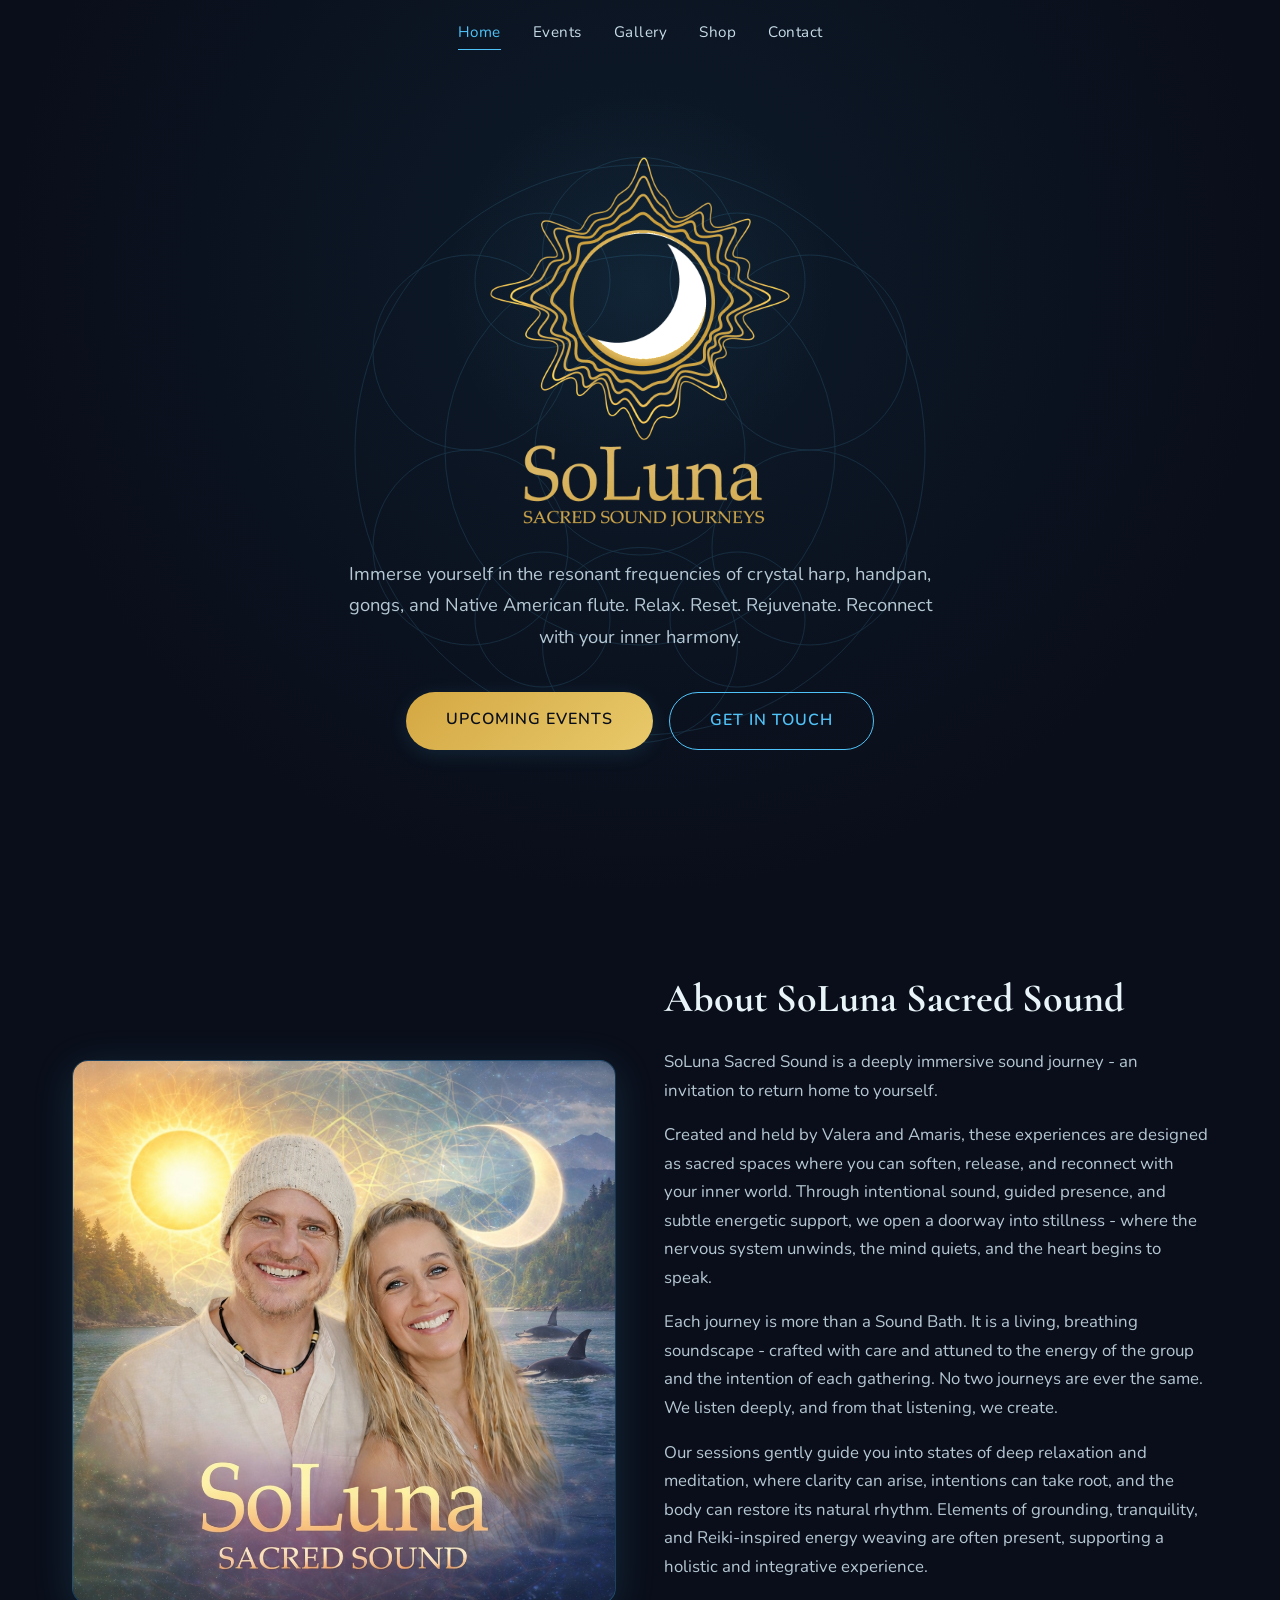
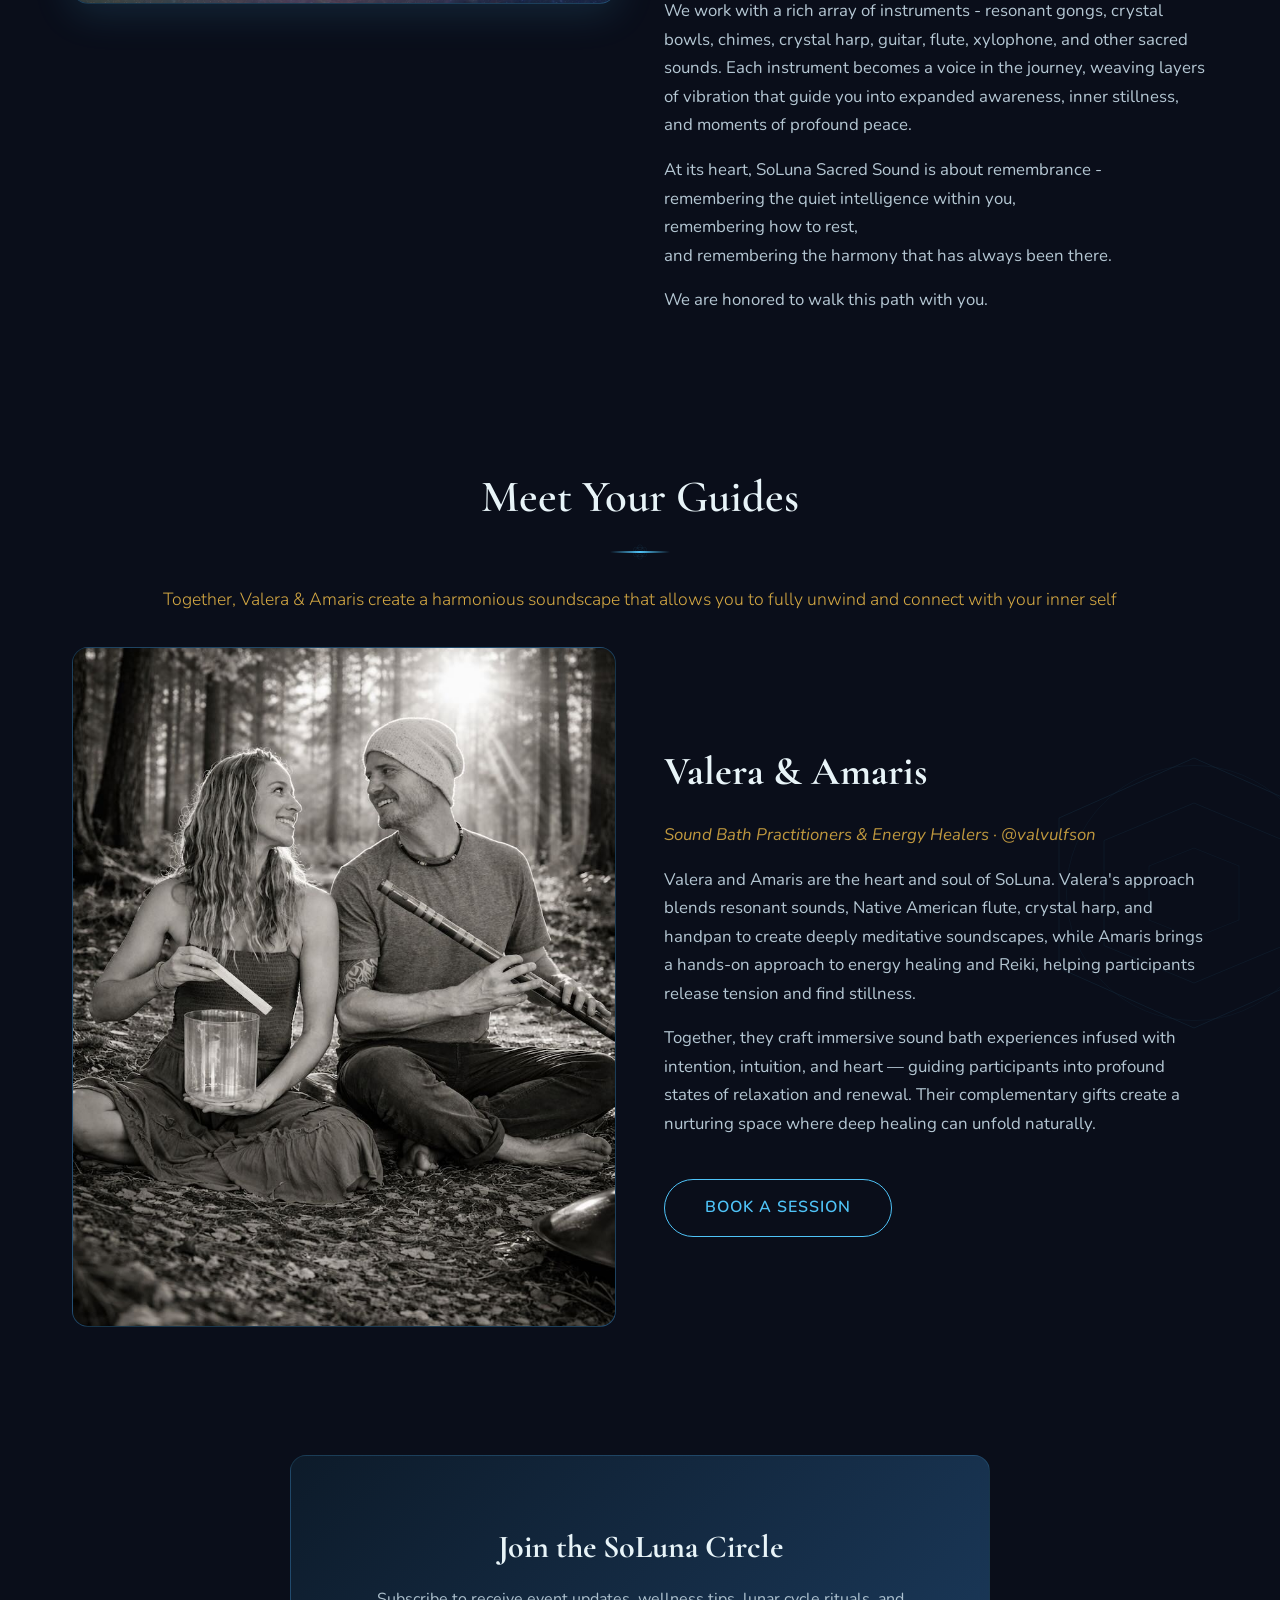
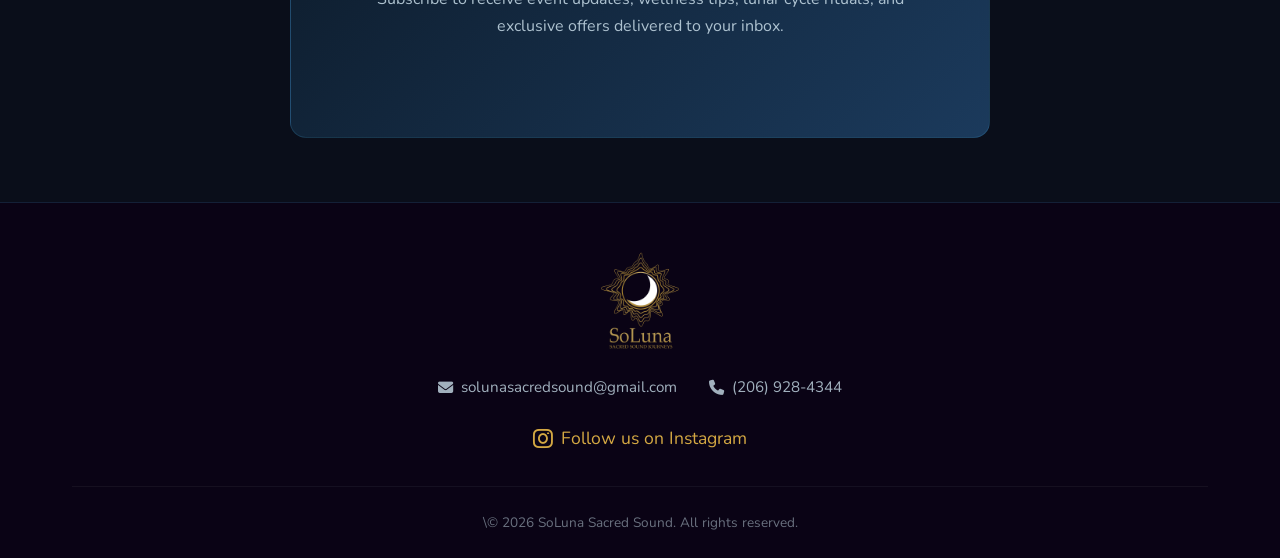
==== index.html @ e75c46c6 "Integrate Sender.net subscribe forms and trim events to one example - Add Sender.net JS snippet to a" ====
<!DOCTYPE html>
<html lang="en">
<head>
  <meta charset="UTF-8">
  <meta name="viewport" content="width=device-width, initial-scale=1.0">
  <title>SoLuna Sacred Sound</title>
  <meta name="description" content="SoLuna Sacred Sound — Immersive sound healing experiences for deep relaxation, stress relief, and inner harmony. Group sessions, private sessions, and events.">
  <link rel="stylesheet" href="css/styles.css">
  <link rel="stylesheet" href="https://cdnjs.cloudflare.com/ajax/libs/font-awesome/6.5.1/css/all.min.css">
  <link rel="icon" href="data:image/svg+xml,<svg xmlns='http://www.w3.org/2000/svg' viewBox='0 0 100 100'><text y='.9em' font-size='90'>🌙</text></svg>">
  <script>
    (function (s, e, n, d, er) {
      s['Sender'] = er;
      s[er] = s[er] || function () {
        (s[er].q = s[er].q || []).push(arguments)
      }, s[er].l = 1 * new Date();
      s[er].on = function(event, callback) {
        s[er].listeners = s[er].listeners || {};
        (s[er].listeners[event] = s[er].listeners[event] || []).push(callback);
      };
      var a = e.createElement(n),
          m = e.getElementsByTagName(n)[0];
      a.async = 1;
      a.src = d;
      m.parentNode.insertBefore(a, m)
    })(window, document, 'script', 'https://cdn.sender.net/accounts_resources/universal.js', 'sender');
    sender('fd69ce03919505')
  </script>
</head>
<body>

  <div class="starfield"></div>
  <div class="sacred-geometry"></div>

  <!-- Navigation -->
  <nav class="navbar">
    <div class="nav-container">
      
      <div class="nav-toggle">
        <span></span><span></span><span></span>
      </div>
      <div class="nav-links">
        <a href="index.html" class="active">Home</a>
        <a href="events.html">Events</a>
        <a href="gallery.html">Gallery</a>
        <a href="shop.html">Shop</a>
        <a href="contact.html">Contact</a>
      </div>
    </div>
  </nav>

  <!-- Hero Section -->
  <section class="hero">
    <div class="hero-content">
      <img src="images/soluna-logo.png" alt="SoLuna Sacred Sound" class="hero-moon" style="height: 384px; width: auto; filter: brightness(1.2);">
      <p>Immerse yourself in the resonant frequencies of crystal harp, handpan, gongs, and Native American flute. Relax. Reset. Rejuvenate. Reconnect with your inner harmony.</p>
      <div class="btn-group">
        <a href="events.html" class="btn btn-primary">Upcoming Events</a>
        <a href="contact.html" class="btn btn-outline">Get in Touch</a>
      </div>
    </div>
  </section>

  <!-- About SoLuna -->
  <section class="section">
    <div class="container">
      <div class="about-grid about-grid--poster">
        <div class="about-image about-image--poster"><img src="images/soluna-poster.png" alt="Valera and Amaris - SoLuna Sacred Sound" style="width:100%; height:100%; object-fit:cover;"></div>
        <div class="about-text">
          <h2>About SoLuna Sacred Sound</h2>
          <p>SoLuna Sacred Sound is a deeply immersive sound journey - an invitation to return home to yourself.</p>
          <p>Created and held by Valera and Amaris, these experiences are designed as sacred spaces where you can soften, release, and reconnect with your inner world. Through intentional sound, guided presence, and subtle energetic support, we open a doorway into stillness - where the nervous system unwinds, the mind quiets, and the heart begins to speak.</p>
          <p>Each journey is more than a Sound Bath. It is a living, breathing soundscape - crafted with care and attuned to the energy of the group and the intention of each gathering. No two journeys are ever the same. We listen deeply, and from that listening, we create.</p>
          <p>Our sessions gently guide you into states of deep relaxation and meditation, where clarity can arise, intentions can take root, and the body can restore its natural rhythm. Elements of grounding, tranquility, and Reiki-inspired energy weaving are often present, supporting a holistic and integrative experience.</p>
          <p>We work with a rich array of instruments - resonant gongs, crystal bowls, chimes, crystal harp, guitar, flute, xylophone, and other sacred sounds. Each instrument becomes a voice in the journey, weaving layers of vibration that guide you into expanded awareness, inner stillness, and moments of profound peace.</p>
          <p>At its heart, SoLuna Sacred Sound is about remembrance -<br>
          remembering the quiet intelligence within you,<br>
          remembering how to rest,<br>
          and remembering the harmony that has always been there.</p>
          <p>We are honored to walk this path with you.</p>
        </div>
      </div>
    </div>
  </section>

  <!-- Meet Your Guides -->
  <section class="section">
    <div class="container">
      <h2 class="section-title">Meet Your Guides</h2>
      <div class="gold-line"></div>
      <p class="section-subtitle">Together, Valera &amp; Amaris create a harmonious soundscape that allows you to fully unwind and connect with your inner self</p>

      <div class="about-grid">
        <div class="about-image" style="font-size: inherit;"><img src="images/valera-amaris.jpg" alt="Valera and Amaris — SoLuna Sacred Sound" style="width:100%; height:100%; object-fit:cover;"></div>
        <div class="about-text">
          <h2>Valera &amp; Amaris</h2>
          <p style="color: var(--gold); font-style: italic; margin-bottom: 1rem;">Sound Bath Practitioners &amp; Energy Healers · <a href="https://instagram.com/valvulfson" target="_blank" rel="noopener">@valvulfson</a></p>
          <p>Valera and Amaris are the heart and soul of SoLuna. Valera's approach blends resonant sounds, Native American flute, crystal harp, and handpan to create deeply meditative soundscapes, while Amaris brings a hands-on approach to energy healing and Reiki, helping participants release tension and find stillness.</p>
          <p>Together, they craft immersive sound bath experiences infused with intention, intuition, and heart — guiding participants into profound states of relaxation and renewal. Their complementary gifts create a nurturing space where deep healing can unfold naturally.</p>
          <a href="contact.html" class="btn btn-outline" style="margin-top:1.5rem;">Book a Session</a>
        </div>
      </div>
    </div>
  </section>

  <!-- Newsletter Section -->
  <section class="section">
    <div class="container">
      <div class="newsletter">
        <h2>Join the SoLuna Circle</h2>
        <p>Subscribe to receive event updates, wellness tips, lunar cycle rituals, and exclusive offers delivered to your inbox.</p>
        <div style="text-align: left" class="sender-form-field" data-sender-form-id="bo21KY"></div>
      </div>
    </div>
  </section>

  <!-- Footer -->
  <footer class="footer">
    <div class="container">
      <div class="footer-simple">
        <a href="index.html" class="footer-logo"><img src="images/soluna-logo.png" alt="SoLuna Sacred Sound" style="height: 100px; width: auto;"></a>
        <div class="footer-contact">
          <a href="mailto:solunasacredsound@gmail.com"><i class="fas fa-envelope"></i> solunasacredsound@gmail.com</a>
          <a href="tel:+12069284344"><i class="fas fa-phone"></i> (206) 928-4344</a>
        </div>
        <div class="footer-social">
          <a href="https://instagram.com/soluna_sacred_sound" target="_blank" rel="noopener" aria-label="Instagram"><i class="fab fa-instagram"></i> Follow us on Instagram</a>
        </div>
      </div>
      <div class="footer-bottom">
        <p>\&copy; 2026 SoLuna Sacred Sound. All rights reserved.</p>
      </div>
    </div>
  </footer>

  <script src="js/main.js"></script>
</body>
</html>
---- css/styles.css ----
/* ============================================
   SoLuna Sacred Sound — Celestial Theme
   ============================================ */

/* --- Google Fonts Import --- */
@import url('https://fonts.googleapis.com/css2?family=Cormorant+Garamond:ital,wght@0,400;0,600;0,700;1,400&family=Nunito:wght@300;400;600;700&display=swap');

/* --- CSS Variables --- */
:root {
  --deep-indigo: #0a0e1a;
  --rich-purple: #0d1b2a;
  --mystic-violet: #1b3a5c;
  --gold: #d4a843;
  --gold-light: #e8c96a;
  --soft-white: #e8f4f8;
  --warm-cream: #fdf6e3;
  --text-light: #c8dce8;
  --text-dark: #1a2a3d;
  --cyan-glow: #4fc3f7;
  --teal: #2d8eb4;
  --teal-deep: #1b4965;
  --glass-bg: rgba(13, 27, 42, 0.4);
  --glass-border: rgba(79, 195, 247, 0.15);
  --shadow: 0 8px 32px rgba(0, 0, 0, 0.4);
  --shadow-gold: 0 4px 20px rgba(79, 195, 247, 0.12);
  --radius: 16px;
  --radius-sm: 8px;
  --transition: 0.3s ease;
  --font-heading: 'Cormorant Garamond', Georgia, serif;
  --font-body: 'Nunito', 'Segoe UI', sans-serif;
}

/* --- Reset & Base --- */
*, *::before, *::after {
  margin: 0;
  padding: 0;
  box-sizing: border-box;
}

html {
  scroll-behavior: smooth;
  font-size: 16px;
}

body {
  font-family: var(--font-body);
  color: var(--text-light);
  background: var(--deep-indigo);
  line-height: 1.7;
  overflow-x: hidden;
}

a {
  text-decoration: none;
  color: var(--gold);
  transition: color var(--transition);
}

a:hover {
  color: var(--gold-light);
}

img {
  max-width: 100%;
  height: auto;
  display: block;
}

ul {
  list-style: none;
}

/* --- Utility Classes --- */
.container {
  max-width: 1200px;
  margin: 0 auto;
  padding: 0 2rem;
}

.section {
  padding: 4rem 0;
  position: relative;
  overflow: hidden;
}

.section-title {
  font-family: var(--font-heading);
  font-size: 2.8rem;
  font-weight: 600;
  text-align: center;
  margin-bottom: 1rem;
  color: var(--soft-white);
}

.section-subtitle {
  text-align: center;
  color: var(--gold);
  font-size: 1.1rem;
  margin-bottom: 2rem;
  font-weight: 300;
}

.gold-line {
  width: 60px;
  height: 2px;
  background: linear-gradient(90deg, transparent, var(--cyan-glow), transparent);
  margin: 1rem auto 2rem;
  position: relative;
}

/* Tiny sacred geometry dot at center of divider lines */
.gold-line::before {
  content: '';
  position: absolute;
  top: 50%;
  left: 50%;
  transform: translate(-50%, -50%);
  width: 24px;
  height: 24px;
  opacity: 0.25;
  background-image: url("data:image/svg+xml,%3Csvg xmlns='http://www.w3.org/2000/svg' viewBox='0 0 40 40'%3E%3Ccircle cx='20' cy='20' r='8' fill='none' stroke='%234fc3f7' stroke-width='0.5'/%3E%3Ccircle cx='20' cy='12' r='4' fill='none' stroke='%234fc3f7' stroke-width='0.4'/%3E%3Ccircle cx='20' cy='28' r='4' fill='none' stroke='%234fc3f7' stroke-width='0.4'/%3E%3Ccircle cx='13' cy='16' r='4' fill='none' stroke='%234fc3f7' stroke-width='0.4'/%3E%3Ccircle cx='27' cy='16' r='4' fill='none' stroke='%234fc3f7' stroke-width='0.4'/%3E%3Ccircle cx='13' cy='24' r='4' fill='none' stroke='%234fc3f7' stroke-width='0.4'/%3E%3Ccircle cx='27' cy='24' r='4' fill='none' stroke='%234fc3f7' stroke-width='0.4'/%3E%3C/svg%3E");
  background-size: contain;
  background-repeat: no-repeat;
}

/* Alternating sections get a faint geometry watermark */
.section:nth-child(even)::before {
  content: '';
  position: absolute;
  top: 50%;
  right: -5%;
  transform: translateY(-50%);
  width: 300px;
  height: 300px;
  pointer-events: none;
  opacity: 0.1;
  background-image: url("data:image/svg+xml,%3Csvg xmlns='http://www.w3.org/2000/svg' viewBox='0 0 200 200'%3E%3Cpolygon points='100,10 190,50 190,150 100,190 10,150 10,50' fill='none' stroke='%234fc3f7' stroke-width='0.5'/%3E%3Cpolygon points='100,40 160,65 160,135 100,160 40,135 40,65' fill='none' stroke='%234fc3f7' stroke-width='0.4'/%3E%3Cpolygon points='100,70 130,82 130,118 100,130 70,118 70,82' fill='none' stroke='%234fc3f7' stroke-width='0.3'/%3E%3Ccircle cx='100' cy='100' r='85' fill='none' stroke='%234fc3f7' stroke-width='0.3'/%3E%3C/svg%3E");
  background-size: contain;
  background-repeat: no-repeat;
}

/* --- Starfield & Sacred Geometry Background --- */
.starfield {
  position: fixed;
  top: 0;
  left: 0;
  width: 100%;
  height: 100%;
  pointer-events: none;
  z-index: 0;
  background:
    radial-gradient(1px 1px at 10% 20%, rgba(79,195,247,0.3), transparent),
    radial-gradient(1px 1px at 30% 60%, rgba(79,195,247,0.2), transparent),
    radial-gradient(1.5px 1.5px at 50% 10%, rgba(79,195,247,0.4), transparent),
    radial-gradient(1px 1px at 70% 40%, rgba(79,195,247,0.2), transparent),
    radial-gradient(1px 1px at 90% 80%, rgba(79,195,247,0.3), transparent),
    radial-gradient(1.5px 1.5px at 15% 85%, rgba(212,168,67,0.2), transparent),
    radial-gradient(1px 1px at 55% 75%, rgba(79,195,247,0.3), transparent),
    radial-gradient(1px 1px at 80% 15%, rgba(212,168,67,0.15), transparent),
    radial-gradient(1.5px 1.5px at 45% 45%, rgba(79,195,247,0.15), transparent),
    radial-gradient(1px 1px at 25% 35%, rgba(79,195,247,0.2), transparent);
}

/* Sacred Geometry SVG overlay — Flower of Life pattern (subtle tiled) */
.sacred-geometry {
  position: fixed;
  top: 0;
  left: 0;
  width: 100%;
  height: 100%;
  pointer-events: none;
  z-index: 0;
  opacity: 0.2;
  background-image: url("data:image/svg+xml,%3Csvg xmlns='http://www.w3.org/2000/svg' width='200' height='174'%3E%3Cdefs%3E%3Cstyle%3Ecircle%7Bfill:none;stroke:%234fc3f7;stroke-width:0.5%7D%3C/style%3E%3C/defs%3E%3Ccircle cx='50' cy='87' r='43'/%3E%3Ccircle cx='100' cy='87' r='43'/%3E%3Ccircle cx='150' cy='87' r='43'/%3E%3Ccircle cx='75' cy='43.7' r='43'/%3E%3Ccircle cx='125' cy='43.7' r='43'/%3E%3Ccircle cx='75' cy='130.3' r='43'/%3E%3Ccircle cx='125' cy='130.3' r='43'/%3E%3C/svg%3E");
  background-size: 220px 191px;
}

/* Floating sacred geometry accents — positioned subtly around the viewport */
.sacred-geometry::before {
  content: '';
  position: fixed;
  top: 15%;
  right: -80px;
  width: 400px;
  height: 400px;
  pointer-events: none;
  opacity: 0.15;
  /* Vesica Piscis — two overlapping circles with connecting arcs */
  background-image: url("data:image/svg+xml,%3Csvg xmlns='http://www.w3.org/2000/svg' viewBox='0 0 400 400'%3E%3Cdefs%3E%3Cstyle%3Ecircle,ellipse,line%7Bfill:none;stroke:%234fc3f7;stroke-width:0.5%7D%3C/style%3E%3C/defs%3E%3Ccircle cx='155' cy='200' r='120'/%3E%3Ccircle cx='245' cy='200' r='120'/%3E%3Ccircle cx='200' cy='200' r='170'/%3E%3Cellipse cx='200' cy='200' rx='45' ry='104'/%3E%3Cline x1='200' y1='80' x2='200' y2='320' stroke-dasharray='4,4'/%3E%3Ccircle cx='200' cy='200' r='30'/%3E%3Ccircle cx='200' cy='200' r='60'/%3E%3C/svg%3E");
  background-size: contain;
  background-repeat: no-repeat;
  animation: floatGeometry1 80s ease-in-out infinite;
}

.sacred-geometry::after {
  content: '';
  position: fixed;
  bottom: 10%;
  left: -60px;
  width: 350px;
  height: 350px;
  pointer-events: none;
  opacity: 0.12;
  /* Seed of Life — seven overlapping circles */
  background-image: url("data:image/svg+xml,%3Csvg xmlns='http://www.w3.org/2000/svg' viewBox='0 0 300 300'%3E%3Cdefs%3E%3Cstyle%3Ecircle%7Bfill:none;stroke:%234fc3f7;stroke-width:0.5%7D%3C/style%3E%3C/defs%3E%3Ccircle cx='150' cy='150' r='50'/%3E%3Ccircle cx='150' cy='100' r='50'/%3E%3Ccircle cx='150' cy='200' r='50'/%3E%3Ccircle cx='193.3' cy='125' r='50'/%3E%3Ccircle cx='106.7' cy='125' r='50'/%3E%3Ccircle cx='193.3' cy='175' r='50'/%3E%3Ccircle cx='106.7' cy='175' r='50'/%3E%3Ccircle cx='150' cy='150' r='100'/%3E%3C/svg%3E");
  background-size: contain;
  background-repeat: no-repeat;
  animation: floatGeometry2 100s ease-in-out infinite;
}

@keyframes floatGeometry1 {
  0%, 100% { transform: translateY(0) rotate(0deg); }
  25% { transform: translateY(-20px) rotate(5deg); }
  50% { transform: translateY(10px) rotate(-3deg); }
  75% { transform: translateY(-10px) rotate(8deg); }
}

@keyframes floatGeometry2 {
  0%, 100% { transform: translateY(0) rotate(0deg); }
  33% { transform: translateY(15px) rotate(-6deg); }
  66% { transform: translateY(-15px) rotate(4deg); }
}

/* Sacred geometry decorative element for sections */
.sacred-divider {
  width: 120px;
  height: 120px;
  margin: 0 auto 2rem;
  opacity: 0.12;
  background-image: url("data:image/svg+xml,%3Csvg xmlns='http://www.w3.org/2000/svg' viewBox='0 0 200 200'%3E%3Cdefs%3E%3Cstyle%3Ecircle%7Bfill:none;stroke:%234fc3f7;stroke-width:0.8%7D%3C/style%3E%3C/defs%3E%3Ccircle cx='100' cy='100' r='90'/%3E%3Ccircle cx='100' cy='100' r='60'/%3E%3Ccircle cx='100' cy='100' r='30'/%3E%3Ccircle cx='100' cy='40' r='30'/%3E%3Ccircle cx='100' cy='160' r='30'/%3E%3Ccircle cx='48' cy='70' r='30'/%3E%3Ccircle cx='152' cy='70' r='30'/%3E%3Ccircle cx='48' cy='130' r='30'/%3E%3Ccircle cx='152' cy='130' r='30'/%3E%3C/svg%3E");
  background-size: contain;
  background-repeat: no-repeat;
  background-position: center;
}

/* --- Navigation --- */
.navbar {
  position: fixed;
  top: 0;
  left: 0;
  width: 100%;
  z-index: 1000;
  padding: 1rem 0;
  transition: all var(--transition);
  background: transparent;
}

.navbar.scrolled {
  background: rgba(10, 14, 26, 0.95);
  backdrop-filter: blur(20px);
  box-shadow: 0 2px 20px rgba(0, 0, 0, 0.4);
  padding: 0.5rem 0;
}

.nav-container {
  max-width: 1200px;
  margin: 0 auto;
  padding: 0 2rem;
  display: flex;
  align-items: center;
  justify-content: center;
}

.nav-logo {
  display: flex;
  align-items: center;
}

.nav-logo img {
  height: 192px;
  width: auto;
}

.footer-brand .nav-logo img {
  height: 256px;
}

.nav-links {
  display: flex;
  gap: 2rem;
  align-items: center;
}

.nav-links a {
  color: var(--text-light);
  font-size: 0.95rem;
  font-weight: 400;
  position: relative;
  padding: 0.25rem 0;
  letter-spacing: 0.5px;
}

.nav-links a::after {
  content: '';
  position: absolute;
  bottom: 0;
  left: 0;
  width: 0;
  height: 1px;
  background: var(--cyan-glow);
  transition: width var(--transition);
}

.nav-links a:hover,
.nav-links a.active {
  color: var(--cyan-glow);
}

.nav-links a:hover::after,
.nav-links a.active::after {
  width: 100%;
}

.nav-toggle {
  display: none;
  flex-direction: column;
  gap: 5px;
  cursor: pointer;
  padding: 5px;
  z-index: 1001;
  position: absolute;
  right: 2rem;
}

.nav-toggle span {
  width: 25px;
  height: 2px;
  background: var(--soft-white);
  transition: all var(--transition);
  display: block;
}

.nav-toggle.open span:nth-child(1) {
  transform: rotate(45deg) translate(5px, 5px);
}

.nav-toggle.open span:nth-child(2) {
  opacity: 0;
}

.nav-toggle.open span:nth-child(3) {
  transform: rotate(-45deg) translate(5px, -5px);
}

/* --- Hero Section --- */
.hero {
  min-height: 100vh;
  display: flex;
  align-items: center;
  justify-content: center;
  text-align: center;
  position: relative;
  background: radial-gradient(ellipse at 50% 30%, var(--rich-purple), var(--deep-indigo) 70%);
  overflow: hidden;
}

.hero::before {
  content: '';
  position: absolute;
  top: 10%;
  left: 50%;
  transform: translateX(-50%);
  width: 400px;
  height: 400px;
  border-radius: 50%;
  background: radial-gradient(circle, rgba(79, 195, 247, 0.06) 0%, transparent 70%);
  animation: moonGlow 6s ease-in-out infinite;
}

/* Sacred geometry hero decoration */
.hero::after {
  content: '';
  position: absolute;
  top: 50%;
  left: 50%;
  transform: translate(-50%, -50%);
  width: 600px;
  height: 600px;
  border-radius: 50%;
  opacity: 0.18;
  background-image: url("data:image/svg+xml,%3Csvg xmlns='http://www.w3.org/2000/svg' viewBox='0 0 400 400'%3E%3Cdefs%3E%3Cstyle%3Ecircle%7Bfill:none;stroke:%234fc3f7;stroke-width:0.5%7D%3C/style%3E%3C/defs%3E%3Ccircle cx='200' cy='200' r='190'/%3E%3Ccircle cx='200' cy='200' r='130'/%3E%3Ccircle cx='200' cy='200' r='70'/%3E%3Ccircle cx='200' cy='70' r='65'/%3E%3Ccircle cx='200' cy='330' r='65'/%3E%3Ccircle cx='87' cy='135' r='65'/%3E%3Ccircle cx='313' cy='135' r='65'/%3E%3Ccircle cx='87' cy='265' r='65'/%3E%3Ccircle cx='313' cy='265' r='65'/%3E%3Ccircle cx='135' cy='87' r='45'/%3E%3Ccircle cx='265' cy='87' r='45'/%3E%3Ccircle cx='135' cy='313' r='45'/%3E%3Ccircle cx='265' cy='313' r='45'/%3E%3C/svg%3E");
  background-size: contain;
  background-repeat: no-repeat;
  background-position: center;
  animation: slowSpin 120s linear infinite;
}

@keyframes moonGlow {
  0%, 100% { opacity: 0.5; transform: translateX(-50%) scale(1); }
  50% { opacity: 1; transform: translateX(-50%) scale(1.1); }
}

@keyframes slowSpin {
  from { transform: translate(-50%, -50%) rotate(0deg); }
  to { transform: translate(-50%, -50%) rotate(360deg); }
}

.hero-content {
  position: relative;
  z-index: 1;
  max-width: 800px;
  padding: 0 2rem;
}

.hero-moon {
  margin-bottom: 1.5rem;
  display: block;
  margin-left: auto;
  margin-right: auto;
  animation: float 4s ease-in-out infinite;
}

@keyframes float {
  0%, 100% { transform: translateY(0); }
  50% { transform: translateY(-15px); }
}

.hero h1 {
  font-family: var(--font-heading);
  font-size: 4.5rem;
  font-weight: 700;
  color: var(--soft-white);
  margin-bottom: 0.5rem;
  letter-spacing: 4px;
}

.hero h1 span {
  color: var(--gold);
}

.hero-tagline {
  font-size: 1.3rem;
  color: var(--gold);
  font-weight: 300;
  margin-bottom: 2rem;
  letter-spacing: 3px;
  text-transform: uppercase;
}

.hero p {
  font-size: 1.15rem;
  color: var(--text-light);
  margin-bottom: 2.5rem;
  max-width: 600px;
  margin-left: auto;
  margin-right: auto;
  opacity: 0.9;
}

/* --- Buttons --- */
.btn {
  display: inline-block;
  padding: 0.9rem 2.5rem;
  border-radius: 50px;
  font-family: var(--font-body);
  font-size: 1rem;
  font-weight: 600;
  letter-spacing: 1px;
  text-transform: uppercase;
  transition: all var(--transition);
  cursor: pointer;
  border: none;
}

.btn-primary {
  background: linear-gradient(135deg, var(--gold), var(--gold-light));
  color: var(--deep-indigo);
  box-shadow: var(--shadow-gold);
}

.btn-primary:hover {
  transform: translateY(-2px);
  box-shadow: 0 6px 30px rgba(212, 168, 67, 0.3);
  color: var(--deep-indigo);
}

.btn-outline {
  background: transparent;
  color: var(--cyan-glow);
  border: 1.5px solid var(--cyan-glow);
}

.btn-outline:hover {
  background: var(--cyan-glow);
  color: var(--deep-indigo);
  transform: translateY(-2px);
}

.btn-group {
  display: flex;
  gap: 1rem;
  justify-content: center;
  flex-wrap: wrap;
}

/* --- Glass Cards --- */
.glass-card {
  background: var(--glass-bg);
  backdrop-filter: blur(10px);
  border: 1px solid var(--glass-border);
  border-radius: var(--radius);
  padding: 2.5rem;
  transition: all var(--transition);
}

.glass-card:hover {
  transform: translateY(-5px);
  box-shadow: 0 4px 25px rgba(79, 195, 247, 0.12);
  border-color: rgba(79, 195, 247, 0.3);
}

/* --- Features / Highlights Grid --- */
.highlights-grid {
  display: grid;
  grid-template-columns: repeat(3, 1fr);
  gap: 2rem;
}

.highlight-card {
  text-align: center;
}

.highlight-card .icon {
  font-size: 2.5rem;
  margin-bottom: 1rem;
  display: block;
}

.highlight-card h3 {
  font-family: var(--font-heading);
  font-size: 1.5rem;
  margin-bottom: 0.75rem;
  color: var(--gold);
}

.highlight-card p {
  font-size: 0.95rem;
  opacity: 0.85;
}

/* --- About Page --- */
.about-grid {
  display: grid;
  grid-template-columns: 1fr 1fr;
  gap: 3rem;
  align-items: center;
}

.about-image {
  border-radius: var(--radius);
  overflow: hidden;
  aspect-ratio: 4 / 5;
  background: linear-gradient(135deg, var(--rich-purple), var(--mystic-violet));
  display: flex;
  align-items: center;
  justify-content: center;
  font-size: 6rem;
  border: 1px solid var(--glass-border);
}

.about-text h2 {
  font-family: var(--font-heading);
  font-size: 2.5rem;
  margin-bottom: 1rem;
  color: var(--soft-white);
}

.about-text p {
  margin-bottom: 1rem;
  opacity: 0.9;
  font-size: 1.05rem;
}

/* Poster variant for square images */
.about-grid--poster {
  align-items: start;
}

.about-image--poster {
  aspect-ratio: 1 / 1;
  border-radius: var(--radius);
  overflow: hidden;
  box-shadow: 0 8px 40px rgba(79,195,247,0.15);
  position: sticky;
  top: 6rem;
}

.about-values {
  display: grid;
  grid-template-columns: repeat(3, 1fr);
  gap: 1.5rem;
  margin-top: 2rem;
}

.value-item {
  text-align: center;
}

.value-item .icon {
  font-size: 2rem;
  display: block;
  margin-bottom: 0.5rem;
}

.value-item h4 {
  font-family: var(--font-heading);
  font-size: 1.2rem;
  color: var(--cyan-glow);
}

/* --- Services Page --- */
.services-grid {
  display: grid;
  grid-template-columns: repeat(2, 1fr);
  gap: 2rem;
}

.service-card .icon {
  font-size: 2.5rem;
  margin-bottom: 1rem;
  display: block;
}

.service-card h3 {
  font-family: var(--font-heading);
  font-size: 1.6rem;
  color: var(--gold);
  margin-bottom: 0.75rem;
}

.service-card p {
  margin-bottom: 1rem;
  opacity: 0.85;
}

.service-card .price {
  font-family: var(--font-heading);
  font-size: 1.3rem;
  color: var(--gold-light);
  font-weight: 600;
}

/* --- Events Page --- */
.events-list {
  max-width: 800px;
  margin: 0 auto;
  display: flex;
  flex-direction: column;
  gap: 1.5rem;
}

.event-card {
  display: flex;
  gap: 2rem;
  align-items: flex-start;
}

.event-date {
  min-width: 80px;
  text-align: center;
  background: linear-gradient(135deg, var(--gold), var(--gold-light));
  color: var(--deep-indigo);
  border-radius: var(--radius-sm);
  padding: 0.75rem;
  font-weight: 700;
}

.event-date .month {
  font-size: 0.8rem;
  text-transform: uppercase;
  letter-spacing: 1px;
}

.event-date .day {
  font-size: 1.8rem;
  line-height: 1;
  font-family: var(--font-heading);
}

.event-info h3 {
  font-family: var(--font-heading);
  font-size: 1.4rem;
  color: var(--soft-white);
  margin-bottom: 0.3rem;
}

.event-info .event-meta {
  color: var(--gold);
  font-size: 0.9rem;
  margin-bottom: 0.5rem;
}

.event-info p {
  opacity: 0.85;
  font-size: 0.95rem;
}

/* --- Gallery Page --- */
.gallery-grid {
  display: grid;
  grid-template-columns: repeat(3, 1fr);
  gap: 1.5rem;
}

.gallery-item {
  border-radius: var(--radius);
  overflow: hidden;
  aspect-ratio: 1;
  background: linear-gradient(135deg, var(--rich-purple), var(--mystic-violet));
  display: flex;
  align-items: center;
  justify-content: center;
  font-size: 3rem;
  border: 1px solid var(--glass-border);
  cursor: pointer;
  transition: all var(--transition);
  position: relative;
}

.gallery-item img {
  width: 100%;
  height: 100%;
  object-fit: cover;
}

.gallery-item:hover {
  transform: scale(1.03);
  box-shadow: 0 4px 25px rgba(79, 195, 247, 0.15);
}

.gallery-item .overlay {
  position: absolute;
  inset: 0;
  background: rgba(26, 5, 51, 0.6);
  display: flex;
  align-items: center;
  justify-content: center;
  opacity: 0;
  transition: opacity var(--transition);
  font-family: var(--font-heading);
  font-size: 1.2rem;
  color: var(--cyan-glow);
}

.gallery-item:hover .overlay {
  opacity: 1;
}

/* Lightbox */
.lightbox {
  position: fixed;
  inset: 0;
  background: rgba(0, 0, 0, 0.9);
  z-index: 2000;
  display: flex;
  align-items: center;
  justify-content: center;
  opacity: 0;
  visibility: hidden;
  transition: all var(--transition);
}

.lightbox.active {
  opacity: 1;
  visibility: visible;
}

.lightbox-content {
  max-width: 80vw;
  max-height: 80vh;
  border-radius: var(--radius);
  font-size: 8rem;
  display: flex;
  align-items: center;
  justify-content: center;
}

.lightbox-close {
  position: absolute;
  top: 2rem;
  right: 2rem;
  font-size: 2rem;
  color: var(--soft-white);
  cursor: pointer;
  background: none;
  border: none;
  transition: color var(--transition);
}

.lightbox-close:hover {
  color: var(--gold);
}

/* --- Shop Page --- */
.shop-grid {
  display: grid;
  grid-template-columns: repeat(3, 1fr);
  gap: 2rem;
}

.product-card {
  text-align: center;
}

.product-image {
  aspect-ratio: 1;
  border-radius: var(--radius);
  overflow: hidden;
  margin-bottom: 1.5rem;
  background: linear-gradient(135deg, var(--rich-purple), var(--mystic-violet));
  display: flex;
  align-items: center;
  justify-content: center;
  font-size: 4rem;
  border: 1px solid var(--glass-border);
}

.product-image img {
  width: 100%;
  height: 100%;
  object-fit: cover;
}

.product-card h3 {
  font-family: var(--font-heading);
  font-size: 1.4rem;
  color: var(--soft-white);
  margin-bottom: 0.5rem;
}

.product-card .price {
  color: var(--gold);
  font-size: 1.2rem;
  font-weight: 600;
  margin-bottom: 1rem;
  display: block;
}

.product-card .btn {
  width: 100%;
}

/* --- Newsletter Section --- */
.newsletter {
  background: linear-gradient(135deg, var(--rich-purple), var(--mystic-violet));
  border-radius: var(--radius);
  padding: 4rem;
  text-align: center;
  border: 1px solid var(--glass-border);
  max-width: 700px;
  margin: 0 auto;
}

.newsletter h2 {
  font-family: var(--font-heading);
  font-size: 2rem;
  margin-bottom: 0.75rem;
  color: var(--soft-white);
}

.newsletter p {
  margin-bottom: 2rem;
  opacity: 0.85;
}

.newsletter-form {
  display: flex;
  gap: 0.75rem;
  max-width: 500px;
  margin: 0 auto;
}

.newsletter-form input[type="email"] {
  flex: 1;
  padding: 0.9rem 1.5rem;
  border-radius: 50px;
  border: 1px solid var(--glass-border);
  background: rgba(255, 255, 255, 0.1);
  color: var(--soft-white);
  font-family: var(--font-body);
  font-size: 1rem;
  outline: none;
  transition: border-color var(--transition);
}

.newsletter-form input[type="email"]::placeholder {
  color: rgba(255, 255, 255, 0.5);
}

.newsletter-form input[type="email"]:focus {
  border-color: var(--cyan-glow);
}

.newsletter-success {
  display: none;
  color: var(--gold);
  font-size: 1.1rem;
  margin-top: 1rem;
}

.newsletter-success.show {
  display: block;
  animation: fadeIn 0.5s ease;
}

@keyframes fadeIn {
  from { opacity: 0; transform: translateY(10px); }
  to { opacity: 1; transform: translateY(0); }
}

/* --- Contact Page --- */
.contact-grid {
  display: grid;
  grid-template-columns: 1fr 1fr;
  gap: 3rem;
}

.contact-form {
  display: flex;
  flex-direction: column;
  gap: 1.25rem;
}

.form-group label {
  display: block;
  margin-bottom: 0.5rem;
  color: var(--gold);
  font-size: 0.9rem;
  font-weight: 600;
  letter-spacing: 0.5px;
}

.form-group input,
.form-group textarea,
.form-group select {
  width: 100%;
  padding: 0.9rem 1.25rem;
  border-radius: var(--radius-sm);
  border: 1px solid var(--glass-border);
  background: rgba(255, 255, 255, 0.08);
  color: var(--soft-white);
  font-family: var(--font-body);
  font-size: 1rem;
  outline: none;
  transition: border-color var(--transition);
}

.form-group input:focus,
.form-group textarea:focus,
.form-group select:focus {
  border-color: var(--cyan-glow);
}

.form-group textarea {
  min-height: 150px;
  resize: vertical;
}

.form-group select option {
  background: var(--deep-indigo);
  color: var(--soft-white);
}

.contact-info {
  display: flex;
  flex-direction: column;
  gap: 2rem;
}

.contact-item {
  display: flex;
  gap: 1rem;
  align-items: flex-start;
}

.contact-item .icon {
  font-size: 1.5rem;
  min-width: 40px;
  text-align: center;
}

.contact-item h4 {
  font-family: var(--font-heading);
  font-size: 1.2rem;
  color: var(--gold);
  margin-bottom: 0.25rem;
}

.contact-item p {
  opacity: 0.85;
  font-size: 0.95rem;
}

.social-links {
  display: flex;
  gap: 1rem;
  margin-top: 1rem;
}

.social-links a {
  width: 45px;
  height: 45px;
  border-radius: 50%;
  border: 1px solid var(--glass-border);
  display: flex;
  align-items: center;
  justify-content: center;
  font-size: 1.2rem;
  transition: all var(--transition);
  background: var(--glass-bg);
}

.social-links a:hover {
  background: var(--cyan-glow);
  border-color: var(--cyan-glow);
  transform: translateY(-3px);
}

/* --- Page Header (for inner pages) --- */
.page-header {
  padding: 10rem 0 4rem;
  text-align: center;
  background: radial-gradient(ellipse at 50% 30%, var(--rich-purple), var(--deep-indigo) 70%);
  position: relative;
  overflow: hidden;
}

/* Centered sacred geometry watermark behind page headers */
.page-header::after {
  content: '';
  position: absolute;
  top: 50%;
  left: 50%;
  transform: translate(-50%, -50%);
  width: 320px;
  height: 320px;
  pointer-events: none;
  opacity: 0.15;
  /* Sri Yantra inspired — nested triangles in circle */
  background-image: url("data:image/svg+xml,%3Csvg xmlns='http://www.w3.org/2000/svg' viewBox='0 0 300 300'%3E%3Cdefs%3E%3Cstyle%3Ecircle,polygon,line%7Bfill:none;stroke:%234fc3f7;stroke-width:0.5%7D%3C/style%3E%3C/defs%3E%3Ccircle cx='150' cy='150' r='140'/%3E%3Ccircle cx='150' cy='150' r='110'/%3E%3Cpolygon points='150,30 270,220 30,220'/%3E%3Cpolygon points='150,270 30,80 270,80'/%3E%3Cpolygon points='150,70 230,200 70,200'/%3E%3Cpolygon points='150,230 70,100 230,100'/%3E%3Ccircle cx='150' cy='150' r='50'/%3E%3C/svg%3E");
  background-size: contain;
  background-repeat: no-repeat;
  animation: slowSpin 200s linear infinite;
}

.page-header h1 {
  font-family: var(--font-heading);
  font-size: 3.5rem;
  color: var(--soft-white);
  margin-bottom: 0.5rem;
}

.page-header p {
  color: var(--gold);
  font-size: 1.1rem;
  font-weight: 300;
  letter-spacing: 2px;
}

/* --- Footer --- */
.footer {
  background: rgba(10, 2, 20, 0.8);
  padding: 3rem 0 1.5rem;
  position: relative;
  z-index: 1;
  border-top: 1px solid var(--glass-border);
}

.footer-simple {
  display: flex;
  flex-direction: column;
  align-items: center;
  text-align: center;
  gap: 1.5rem;
  margin-bottom: 2rem;
}

.footer-contact {
  display: flex;
  gap: 2rem;
  flex-wrap: wrap;
  justify-content: center;
}

.footer-contact a {
  color: var(--text-light);
  opacity: 0.8;
  font-size: 0.95rem;
  transition: all var(--transition);
  display: flex;
  align-items: center;
  gap: 0.5rem;
}

.footer-contact a:hover {
  opacity: 1;
  color: var(--gold);
}

.footer-social a {
  color: var(--gold);
  font-size: 1.1rem;
  transition: all var(--transition);
  display: flex;
  align-items: center;
  gap: 0.5rem;
}

.footer-social a:hover {
  color: var(--gold-light);
}

.footer-social a i {
  font-size: 1.4rem;
}

.footer-bottom {
  border-top: 1px solid rgba(255, 255, 255, 0.1);
  padding-top: 1.5rem;
  text-align: center;
  opacity: 0.5;
  font-size: 0.85rem;
}

/* --- Responsive Design --- */
@media (max-width: 1024px) {
  .highlights-grid {
    grid-template-columns: repeat(2, 1fr);
  }
  .services-grid {
    grid-template-columns: 1fr;
  }
  .about-grid {
    grid-template-columns: 1fr;
    gap: 2rem;
  }
  .about-image--poster {
    position: static;
    max-width: 500px;
    margin: 0 auto;
  }
}

@media (max-width: 768px) {
  .nav-container {
    position: relative;
  }

  .nav-toggle {
    display: flex;
  }

  .hero-moon {
    height: 280px !important;
  }

  .nav-links {
    position: fixed;
    top: 0;
    right: -100%;
    width: 280px;
    height: 100vh;
    background: rgba(10, 14, 26, 0.98);
    backdrop-filter: blur(20px);
    flex-direction: column;
    padding: 5rem 2rem 2rem;
    transition: right var(--transition);
    gap: 1.5rem;
    border-left: 1px solid var(--glass-border);
  }

  .nav-links.open {
    right: 0;
  }

  .hero h1 {
    font-size: 2.8rem;
  }

  .hero-tagline {
    font-size: 1rem;
  }

  .section-title {
    font-size: 2.2rem;
  }

  .page-header h1 {
    font-size: 2.5rem;
  }

  .highlights-grid {
    grid-template-columns: 1fr;
  }

  .about-image--poster {
    max-width: 100%;
  }

  .about-text {
    text-align: left;
  }

  .about-values {
    grid-template-columns: 1fr;
    gap: 1rem;
  }

  .gallery-grid {
    grid-template-columns: repeat(2, 1fr);
  }

  .shop-grid {
    grid-template-columns: 1fr;
    max-width: 400px;
    margin: 0 auto;
  }

  .contact-grid {
    grid-template-columns: 1fr;
  }

  .newsletter {
    padding: 2.5rem 1.5rem;
  }

  .newsletter-form {
    flex-direction: column;
  }

  .event-card {
    flex-direction: column;
    gap: 1rem;
  }

  .footer-contact {
    flex-direction: column;
    gap: 0.75rem;
  }

  .btn-group {
    flex-direction: column;
    align-items: center;
  }
}

@media (max-width: 480px) {
  .hero h1 {
    font-size: 2.2rem;
  }

  .hero-moon {
    height: 200px !important;
  }

  .gallery-grid {
    grid-template-columns: 1fr;
  }

  .section {
    padding: 3rem 0;
  }
}
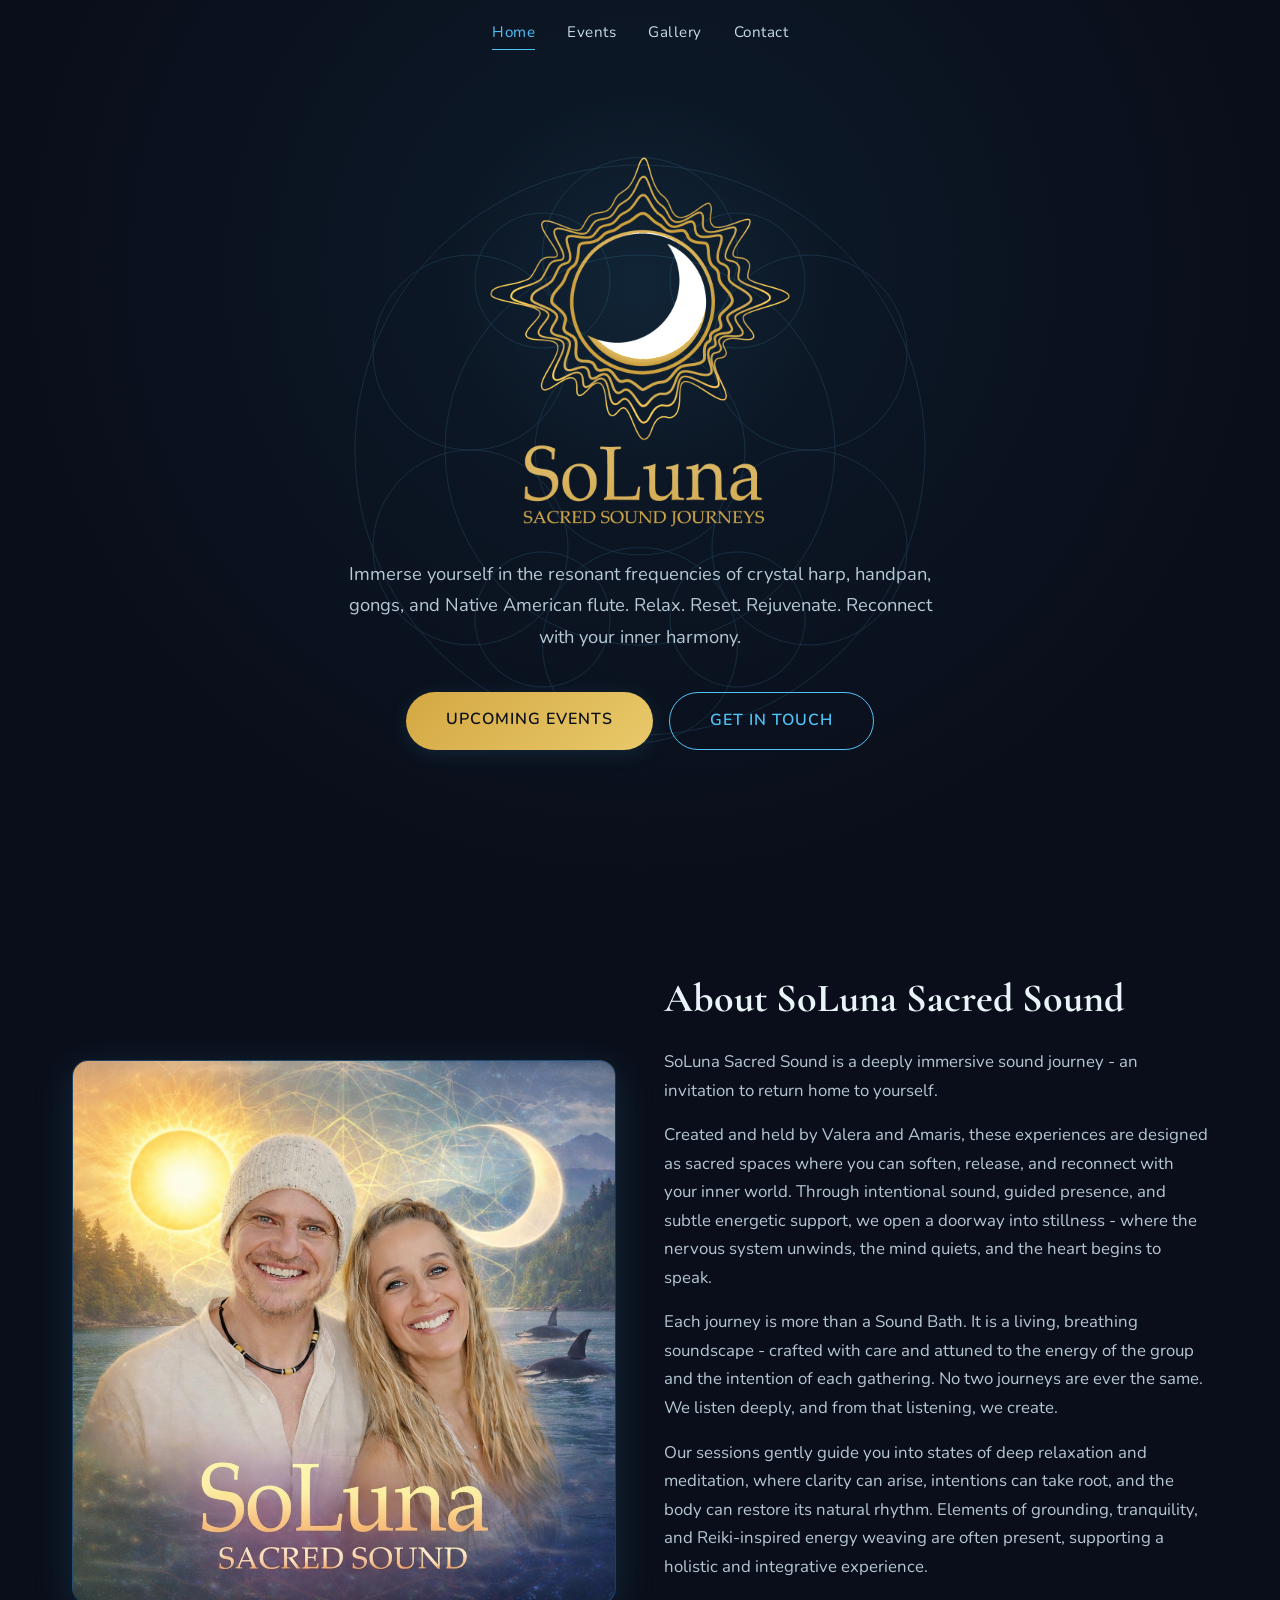
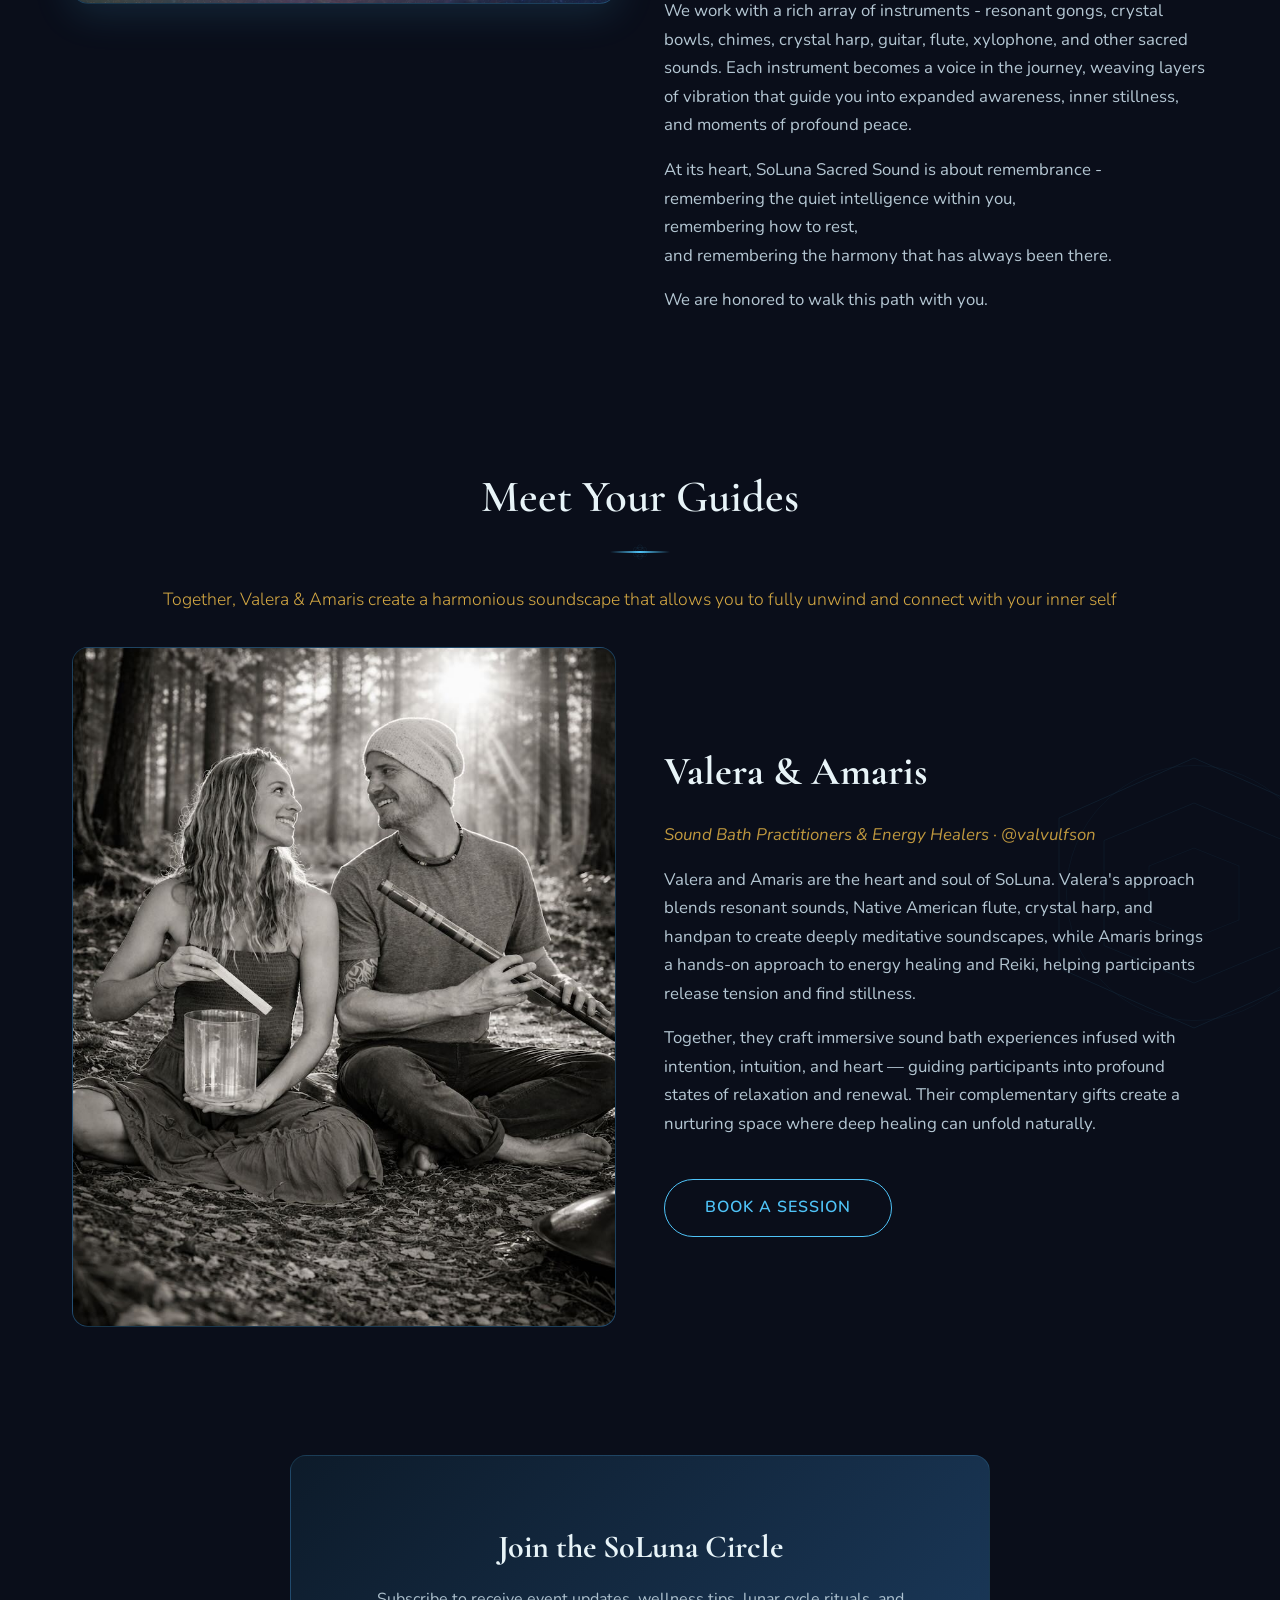
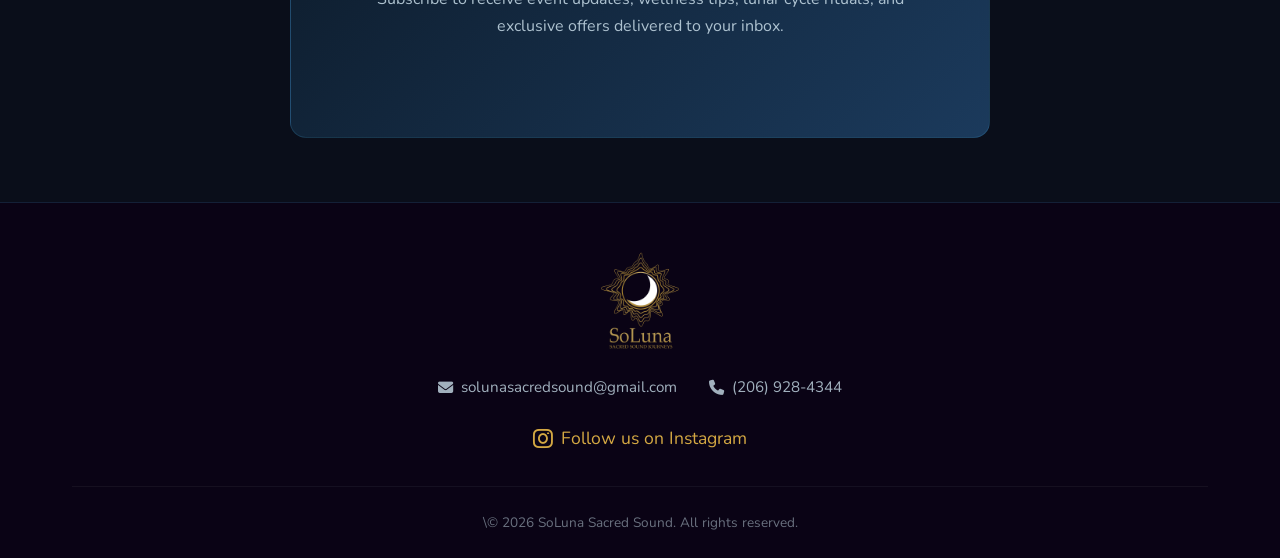
==== commit b7344150: "Remove shop page and nav link from all pages Co-authored-by: Copilot <223556219+Copilot@users.norepl" ====
--- a/index.html
+++ b/index.html
@@ -43,7 +43,6 @@
         <a href="index.html" class="active">Home</a>
         <a href="events.html">Events</a>
         <a href="gallery.html">Gallery</a>
-        <a href="shop.html">Shop</a>
         <a href="contact.html">Contact</a>
       </div>
     </div>
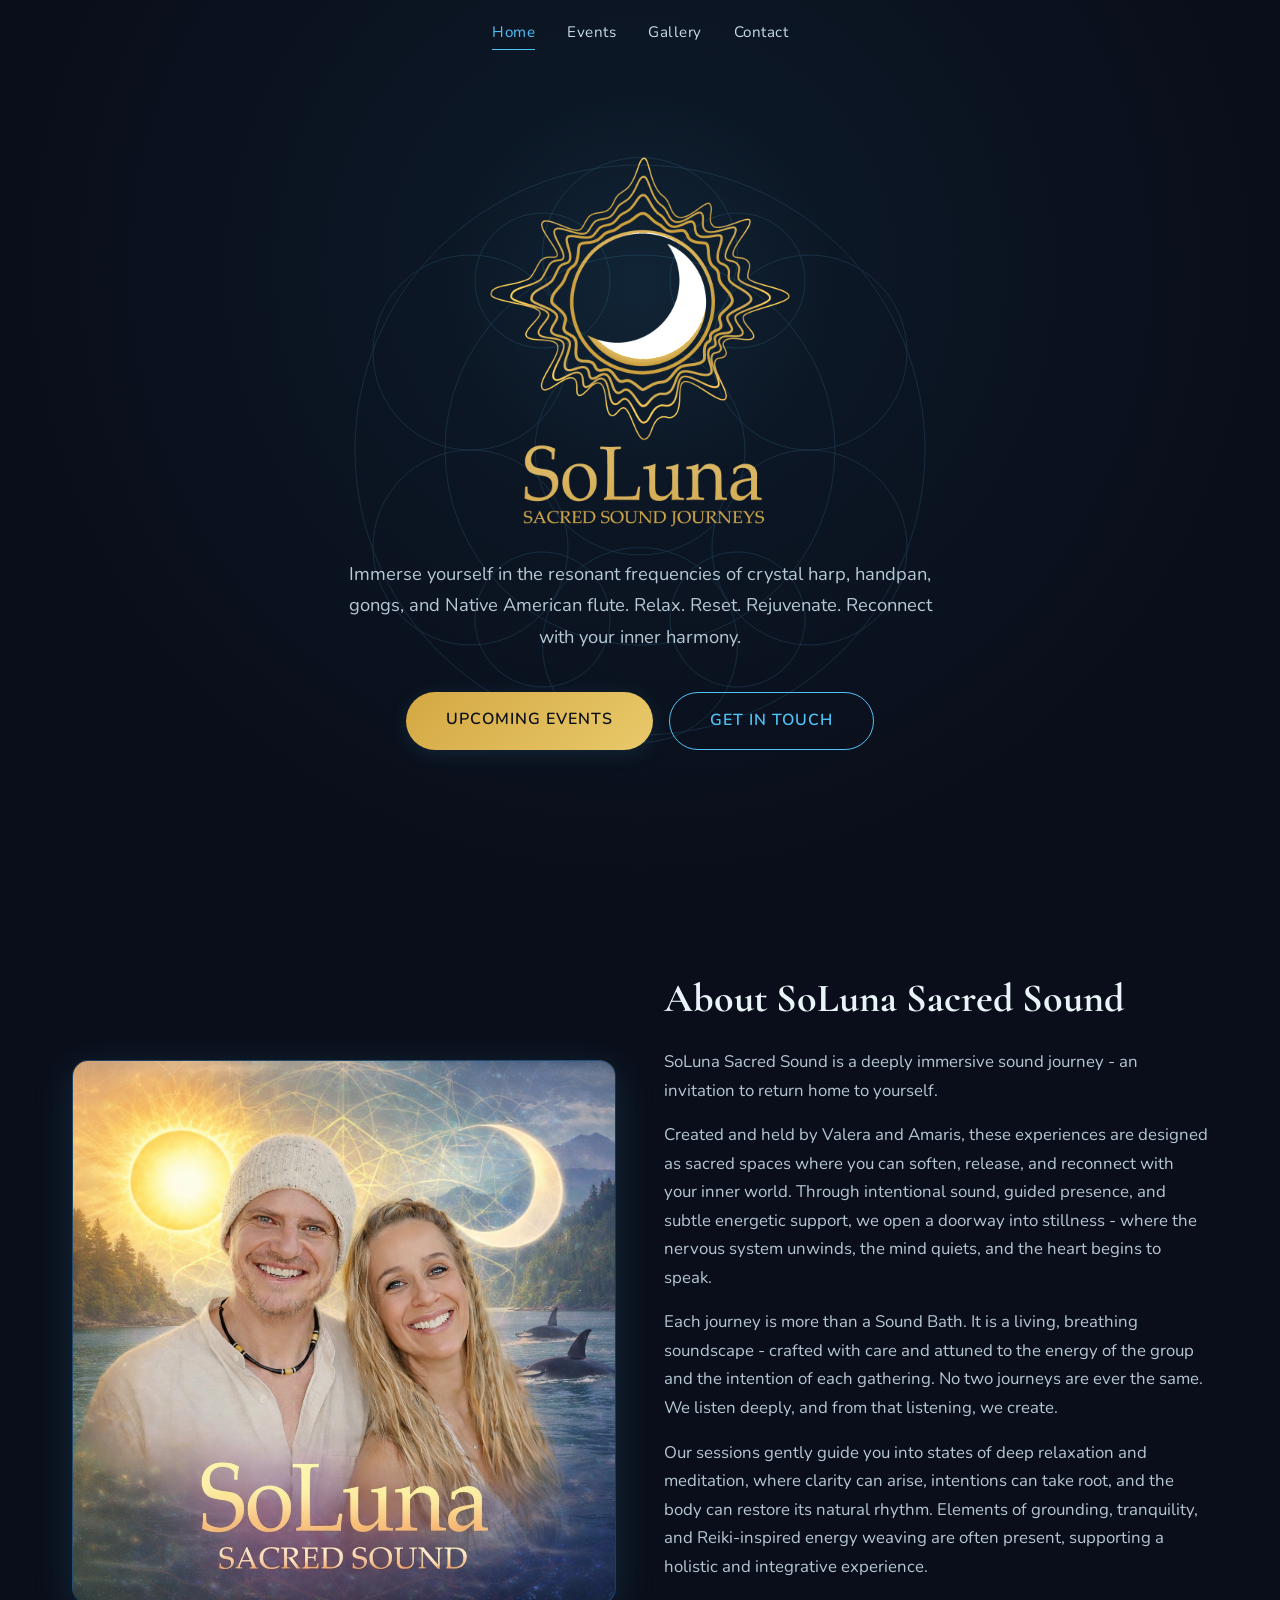
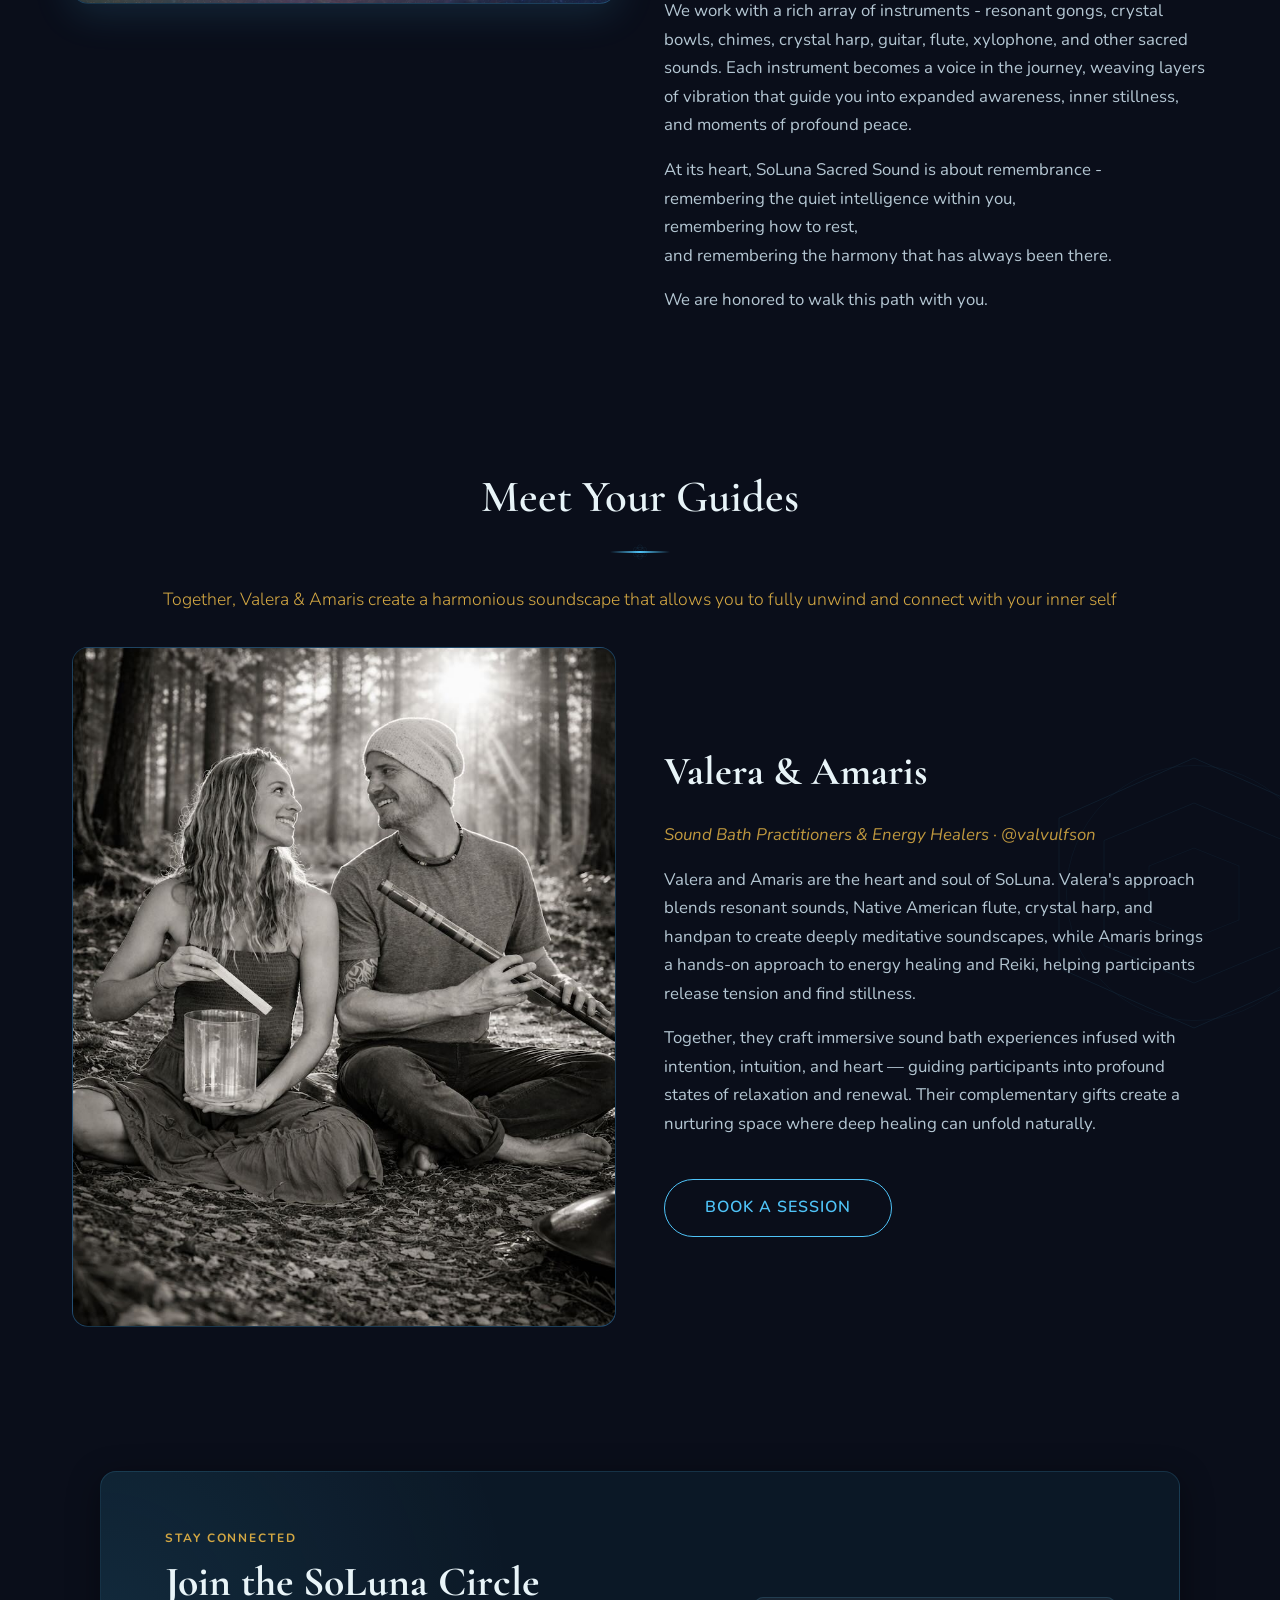
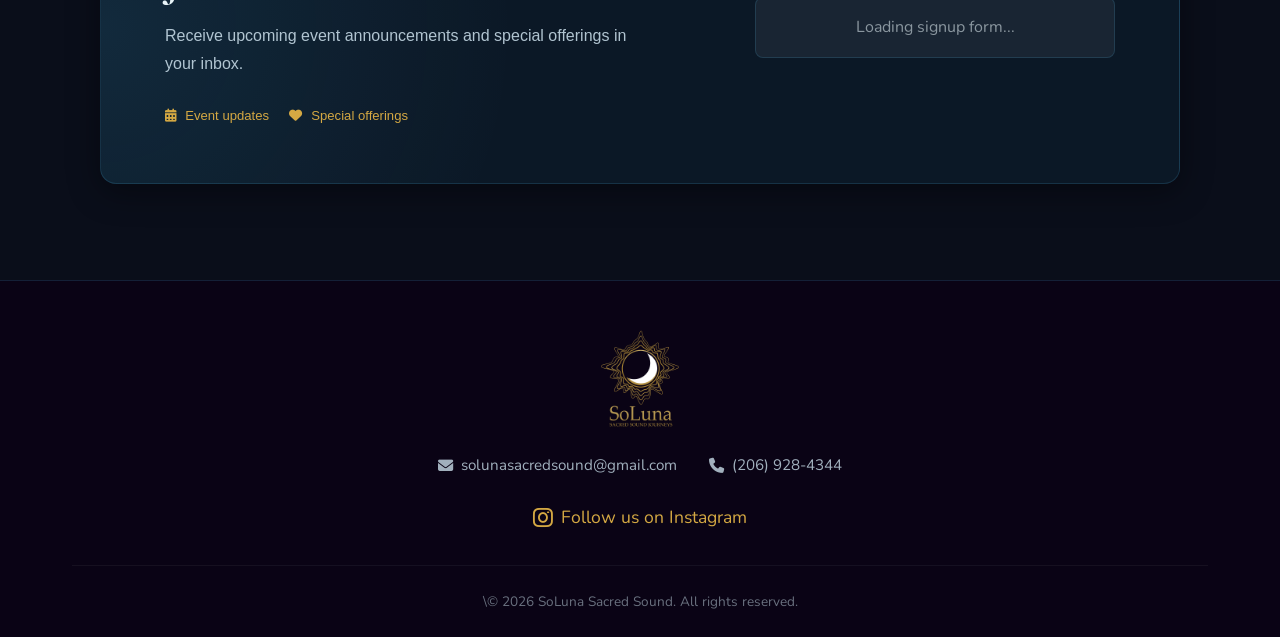
==== commit 125ae0b5: "Refresh signup sections and event details Co-authored-by: Copilot <223556219+Copilot@users.noreply.g" ====
--- a/index.html
+++ b/index.html
@@ -103,12 +103,21 @@
   </section>
 
   <!-- Newsletter Section -->
-  <section class="section">
+  <section class="section home-newsletter-section" id="join-circle">
     <div class="container">
-      <div class="newsletter">
-        <h2>Join the SoLuna Circle</h2>
-        <p>Subscribe to receive event updates, wellness tips, lunar cycle rituals, and exclusive offers delivered to your inbox.</p>
-        <div style="text-align: left" class="sender-form-field" data-sender-form-id="bo21KY"></div>
+      <div class="home-newsletter">
+        <div class="home-newsletter-copy">
+          <span class="contact-eyebrow">Stay connected</span>
+          <h2>Join the SoLuna Circle</h2>
+          <p>Receive upcoming event announcements and special offerings in your inbox.</p>
+          <div class="home-newsletter-benefits">
+            <span><i class="fas fa-calendar-alt"></i> Event updates</span>
+            <span><i class="fas fa-heart"></i> Special offerings</span>
+          </div>
+        </div>
+        <div class="home-newsletter-form">
+          <div class="sender-form-field" data-sender-form-id="bo21KY"></div>
+        </div>
       </div>
     </div>
   </section>
--- a/css/styles.css
+++ b/css/styles.css
@@ -766,13 +766,37 @@
 }
 
 .lightbox-content {
-  max-width: 80vw;
+  max-width: min(80vw, calc(100vw - 8rem));
   max-height: 80vh;
   border-radius: var(--radius);
-  font-size: 8rem;
-  display: flex;
-  align-items: center;
-  justify-content: center;
+  display: block;
+  object-fit: contain;
+}
+
+.lightbox-nav {
+  position: absolute;
+  top: 50%;
+  transform: translateY(-50%);
+  padding: 1rem;
+  border: none;
+  background: none;
+  color: var(--soft-white);
+  font-size: 3rem;
+  cursor: pointer;
+  transition: color var(--transition), transform var(--transition);
+}
+
+.lightbox-nav:hover {
+  color: var(--gold);
+  transform: translateY(-50%) scale(1.1);
+}
+
+.lightbox-prev {
+  left: 1.5rem;
+}
+
+.lightbox-next {
+  right: 1.5rem;
 }
 
 .lightbox-close {
@@ -841,84 +865,142 @@
 }
 
 /* --- Newsletter Section --- */
-.newsletter {
-  background: linear-gradient(135deg, var(--rich-purple), var(--mystic-violet));
+.home-newsletter-section {
+  padding-top: 5rem;
+  padding-bottom: 6rem;
+}
+
+.home-newsletter {
+  display: grid;
+  grid-template-columns: minmax(0, 1fr) minmax(320px, 0.8fr);
+  gap: 4rem;
+  align-items: center;
+  padding: 3.5rem 4rem;
+  border: 1px solid var(--glass-border);
   border-radius: var(--radius);
-  padding: 4rem;
-  text-align: center;
+  background:
+    radial-gradient(circle at 0% 50%, rgba(79, 195, 247, 0.1), transparent 38%),
+    rgba(13, 27, 42, 0.82);
+  box-shadow: var(--shadow);
+  max-width: 1080px;
+  margin: 0 auto;
+}
+
+.home-newsletter h2 {
+  font-family: var(--font-heading);
+  font-size: 2.6rem;
+  line-height: 1.15;
+  margin-bottom: 1rem;
+  color: var(--soft-white);
+}
+
+.home-newsletter-copy > p {
+  max-width: 520px;
+  margin-bottom: 1.75rem;
+  color: var(--text-light);
+  font-family: "Trebuchet MS", Arial, sans-serif;
+  opacity: 0.88;
+}
+
+.home-newsletter-benefits {
+  display: flex;
+  flex-wrap: wrap;
+  gap: 0.75rem 1.25rem;
+  color: var(--gold);
+  font-family: "Trebuchet MS", Arial, sans-serif;
+  font-size: 0.82rem;
+}
+
+.home-newsletter-benefits i {
+  margin-right: 0.35rem;
+}
+
+.home-newsletter-form {
+  width: 100%;
+  max-width: 360px;
+  margin-left: auto;
+}
+
+/* --- Contact Page --- */
+.contact-page-header p {
+  max-width: 600px;
+  margin: 0 auto;
+  padding: 0 1.5rem;
+  font-family: "Trebuchet MS", Arial, sans-serif;
+}
+
+.contact-section {
+  padding-top: 5rem;
+  padding-bottom: 6rem;
+  font-family: "Trebuchet MS", Arial, sans-serif;
+}
+
+.contact-grid {
+  display: grid;
+  grid-template-columns: minmax(0, 1.08fr) minmax(360px, 0.92fr);
+  gap: 2rem;
+  align-items: start;
+}
+
+.contact-card {
   border: 1px solid var(--glass-border);
-  max-width: 700px;
-  margin: 0 auto;
-}
-
-.newsletter h2 {
-  font-family: var(--font-heading);
-  font-size: 2rem;
+  border-radius: var(--radius);
+  background: rgba(13, 27, 42, 0.82);
+  box-shadow: var(--shadow);
+}
+
+.contact-message-card,
+.contact-subscribe-card {
+  padding: 2.75rem;
+}
+
+.contact-card h2 {
   margin-bottom: 0.75rem;
   color: var(--soft-white);
-}
-
-.newsletter p {
+  font-family: var(--font-heading);
+  font-size: 2.25rem;
+  line-height: 1.15;
+}
+
+.contact-eyebrow {
+  display: block;
+  margin-bottom: 0.65rem;
+  color: var(--gold);
+  font-size: 0.75rem;
+  font-weight: 700;
+  letter-spacing: 0.16em;
+  text-transform: uppercase;
+}
+
+.contact-intro {
+  max-width: 570px;
   margin-bottom: 2rem;
+  color: var(--text-light);
   opacity: 0.85;
-}
-
-.newsletter-form {
-  display: flex;
-  gap: 0.75rem;
-  max-width: 500px;
-  margin: 0 auto;
-}
-
-.newsletter-form input[type="email"] {
-  flex: 1;
-  padding: 0.9rem 1.5rem;
-  border-radius: 50px;
-  border: 1px solid var(--glass-border);
-  background: rgba(255, 255, 255, 0.1);
-  color: var(--soft-white);
-  font-family: var(--font-body);
-  font-size: 1rem;
-  outline: none;
-  transition: border-color var(--transition);
-}
-
-.newsletter-form input[type="email"]::placeholder {
-  color: rgba(255, 255, 255, 0.5);
-}
-
-.newsletter-form input[type="email"]:focus {
-  border-color: var(--cyan-glow);
-}
-
-.newsletter-success {
-  display: none;
-  color: var(--gold);
-  font-size: 1.1rem;
-  margin-top: 1rem;
-}
-
-.newsletter-success.show {
-  display: block;
-  animation: fadeIn 0.5s ease;
-}
-
-@keyframes fadeIn {
-  from { opacity: 0; transform: translateY(10px); }
-  to { opacity: 1; transform: translateY(0); }
-}
-
-/* --- Contact Page --- */
-.contact-grid {
-  display: grid;
-  grid-template-columns: 1fr 1fr;
-  gap: 3rem;
 }
 
 .contact-form {
   display: flex;
   flex-direction: column;
   gap: 1.25rem;
+}
+
+.form-honeypot {
+  display: none !important;
+}
+
+.form-status {
+  min-height: 1.5em;
+  margin: 0;
+  text-align: center;
+}
+
+.form-status.success {
+  color: var(--cyan-glow);
+}
+
+.form-status.error {
+  color: #ff9e9e;
 }
 
 .form-group label {
@@ -945,10 +1027,16 @@
   transition: border-color var(--transition);
 }
 
+.form-group input::placeholder,
+.form-group textarea::placeholder {
+  color: rgba(232, 244, 248, 0.45);
+}
+
 .form-group input:focus,
 .form-group textarea:focus,
 .form-group select:focus {
   border-color: var(--cyan-glow);
+  box-shadow: 0 0 0 3px rgba(79, 195, 247, 0.1);
 }
 
 .form-group textarea {
@@ -961,34 +1049,115 @@
   color: var(--soft-white);
 }
 
+.contact-submit {
+  width: 100%;
+  margin-top: 0.25rem;
+  font-family: "Trebuchet MS", Arial, sans-serif;
+  font-weight: 700;
+  letter-spacing: 0;
+  text-transform: none;
+}
+
+.contact-section .form-group input,
+.contact-section .form-group textarea {
+  font-family: "Trebuchet MS", Arial, sans-serif;
+}
+
+.contact-sidebar {
+  display: grid;
+  gap: 2rem;
+}
+
+.contact-subscribe-card {
+  padding-bottom: 2.25rem;
+}
+
+.sender-form-wrap {
+  width: 100%;
+  max-width: 360px;
+  min-height: 76px;
+  margin: 0.25rem auto 0;
+}
+
+.sender-form-field,
+.sender-form-field iframe {
+  display: block;
+  width: 100% !important;
+  max-width: 100% !important;
+}
+
+.sender-form-field:empty::before {
+  content: 'Loading signup form...';
+  display: block;
+  padding: 1rem;
+  border: 1px solid var(--glass-border);
+  border-radius: var(--radius-sm);
+  color: rgba(232, 244, 248, 0.55);
+  background: rgba(255, 255, 255, 0.06);
+  text-align: center;
+}
+
+.contact-details-card {
+  padding: 1.75rem 2rem;
+}
+
+.contact-details-card h3 {
+  margin-bottom: 1rem;
+  color: var(--soft-white);
+  font-family: var(--font-heading);
+  font-size: 1.5rem;
+  text-align: center;
+}
+
 .contact-info {
   display: flex;
   flex-direction: column;
-  gap: 2rem;
+  gap: 0.65rem;
 }
 
 .contact-item {
   display: flex;
-  gap: 1rem;
-  align-items: flex-start;
+  gap: 0.9rem;
+  align-items: center;
+  padding: 0.85rem;
+  border-radius: var(--radius-sm);
+  color: var(--text-light);
+  transition: background var(--transition), transform var(--transition);
+}
+
+.contact-item:hover {
+  color: var(--soft-white);
+  background: rgba(255, 255, 255, 0.06);
+  transform: translateY(-2px);
 }
 
 .contact-item .icon {
-  font-size: 1.5rem;
-  min-width: 40px;
+  display: grid;
+  width: 40px;
+  height: 40px;
+  flex: 0 0 40px;
+  place-items: center;
+  border: 1px solid var(--glass-border);
+  border-radius: 50%;
+  color: var(--gold);
+  background: var(--glass-bg);
   text-align: center;
 }
 
-.contact-item h4 {
-  font-family: var(--font-heading);
-  font-size: 1.2rem;
-  color: var(--gold);
-  margin-bottom: 0.25rem;
-}
-
-.contact-item p {
-  opacity: 0.85;
-  font-size: 0.95rem;
+.contact-item strong,
+.contact-item small {
+  display: block;
+}
+
+.contact-item strong {
+  color: var(--gold);
+  font-size: 0.9rem;
+}
+
+.contact-item small {
+  color: var(--text-light);
+  font-size: 0.82rem;
+  overflow-wrap: anywhere;
 }
 
 .social-links {
@@ -1023,24 +1192,6 @@
   background: radial-gradient(ellipse at 50% 30%, var(--rich-purple), var(--deep-indigo) 70%);
   position: relative;
   overflow: hidden;
-}
-
-/* Centered sacred geometry watermark behind page headers */
-.page-header::after {
-  content: '';
-  position: absolute;
-  top: 50%;
-  left: 50%;
-  transform: translate(-50%, -50%);
-  width: 320px;
-  height: 320px;
-  pointer-events: none;
-  opacity: 0.15;
-  /* Sri Yantra inspired — nested triangles in circle */
-  background-image: url("data:image/svg+xml,%3Csvg xmlns='http://www.w3.org/2000/svg' viewBox='0 0 300 300'%3E%3Cdefs%3E%3Cstyle%3Ecircle,polygon,line%7Bfill:none;stroke:%234fc3f7;stroke-width:0.5%7D%3C/style%3E%3C/defs%3E%3Ccircle cx='150' cy='150' r='140'/%3E%3Ccircle cx='150' cy='150' r='110'/%3E%3Cpolygon points='150,30 270,220 30,220'/%3E%3Cpolygon points='150,270 30,80 270,80'/%3E%3Cpolygon points='150,70 230,200 70,200'/%3E%3Cpolygon points='150,230 70,100 230,100'/%3E%3Ccircle cx='150' cy='150' r='50'/%3E%3C/svg%3E");
-  background-size: contain;
-  background-repeat: no-repeat;
-  animation: slowSpin 200s linear infinite;
 }
 
 .page-header h1 {
@@ -1220,12 +1371,20 @@
     grid-template-columns: 1fr;
   }
 
-  .newsletter {
+  .contact-message-card,
+  .contact-subscribe-card,
+  .contact-details-card {
+    padding: 2rem 1.5rem;
+  }
+
+  .home-newsletter {
+    grid-template-columns: 1fr;
+    gap: 2rem;
     padding: 2.5rem 1.5rem;
   }
 
-  .newsletter-form {
-    flex-direction: column;
+  .home-newsletter-form {
+    margin: 0 auto;
   }
 
   .event-card {
@@ -1245,6 +1404,15 @@
 }
 
 @media (max-width: 480px) {
+  .contact-section {
+    padding-top: 3.5rem;
+    padding-bottom: 4rem;
+  }
+
+  .contact-card h2 {
+    font-size: 1.9rem;
+  }
+
   .hero h1 {
     font-size: 2.2rem;
   }
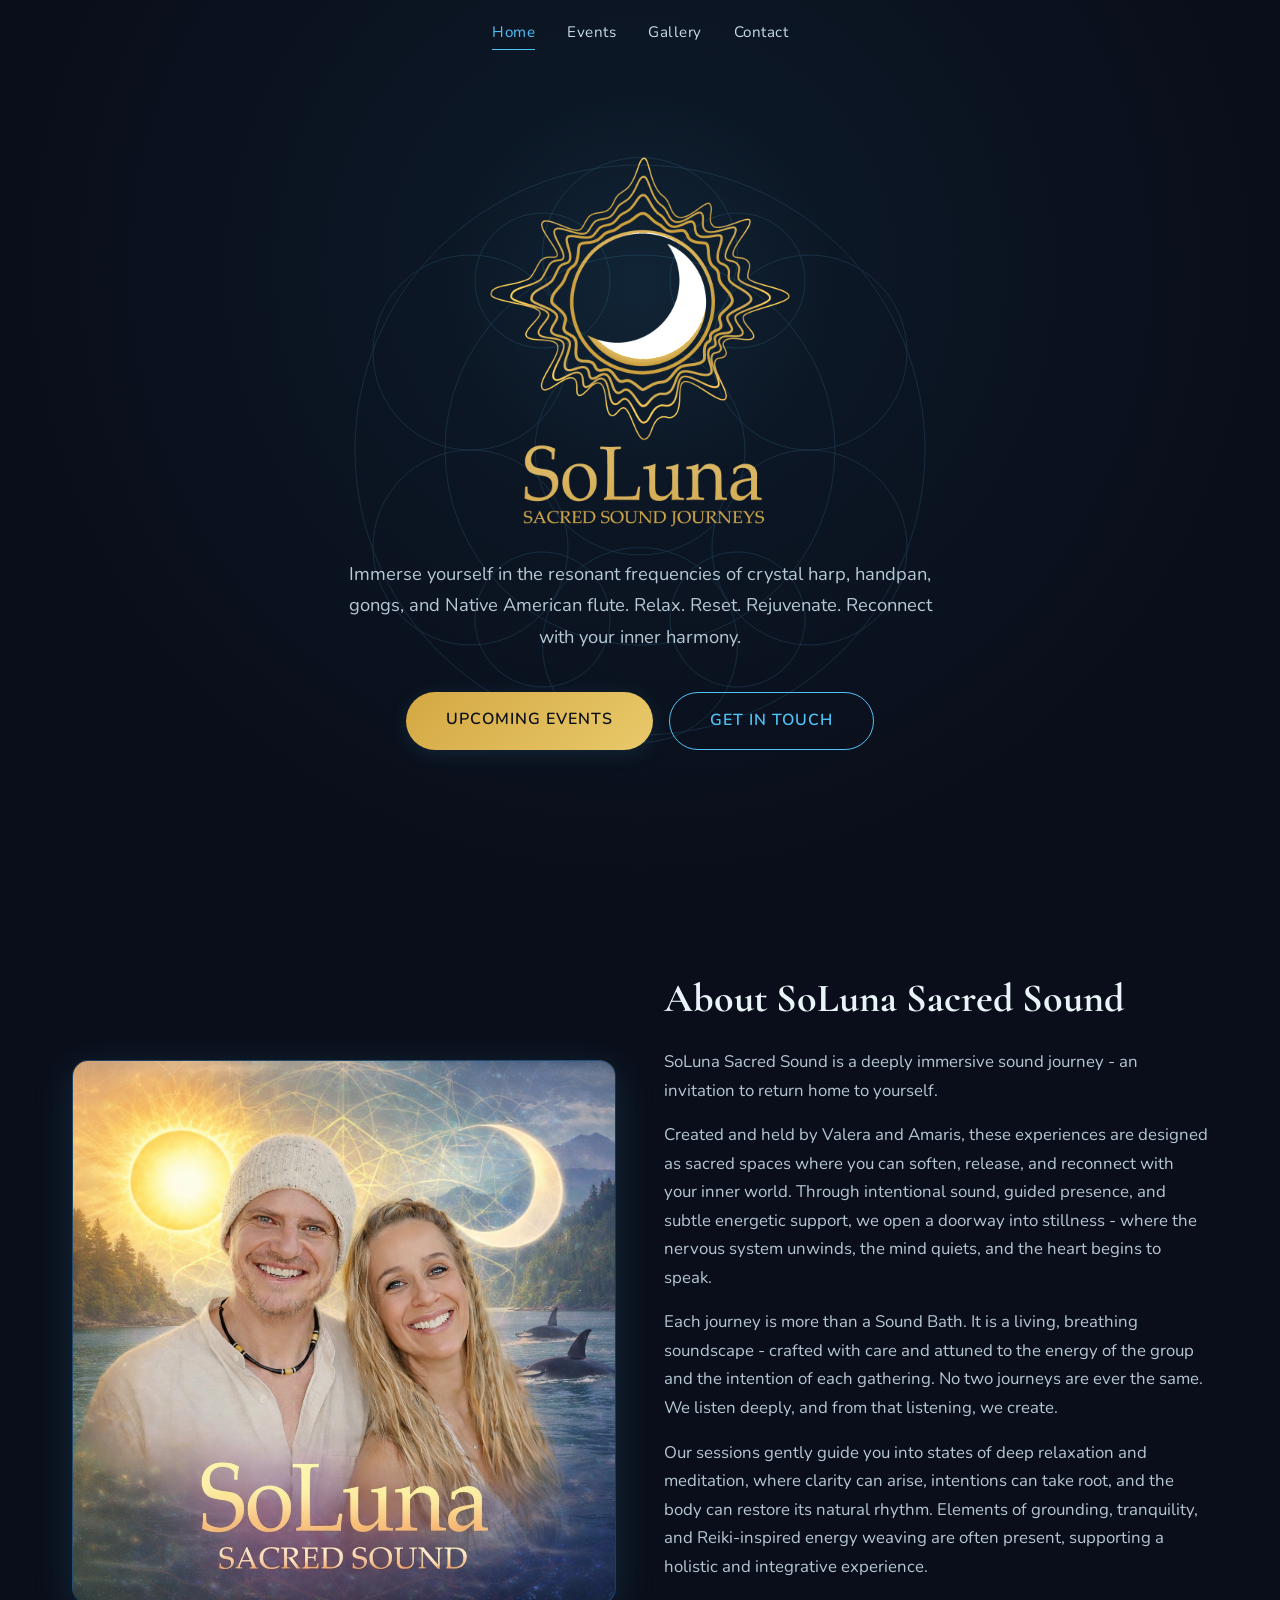
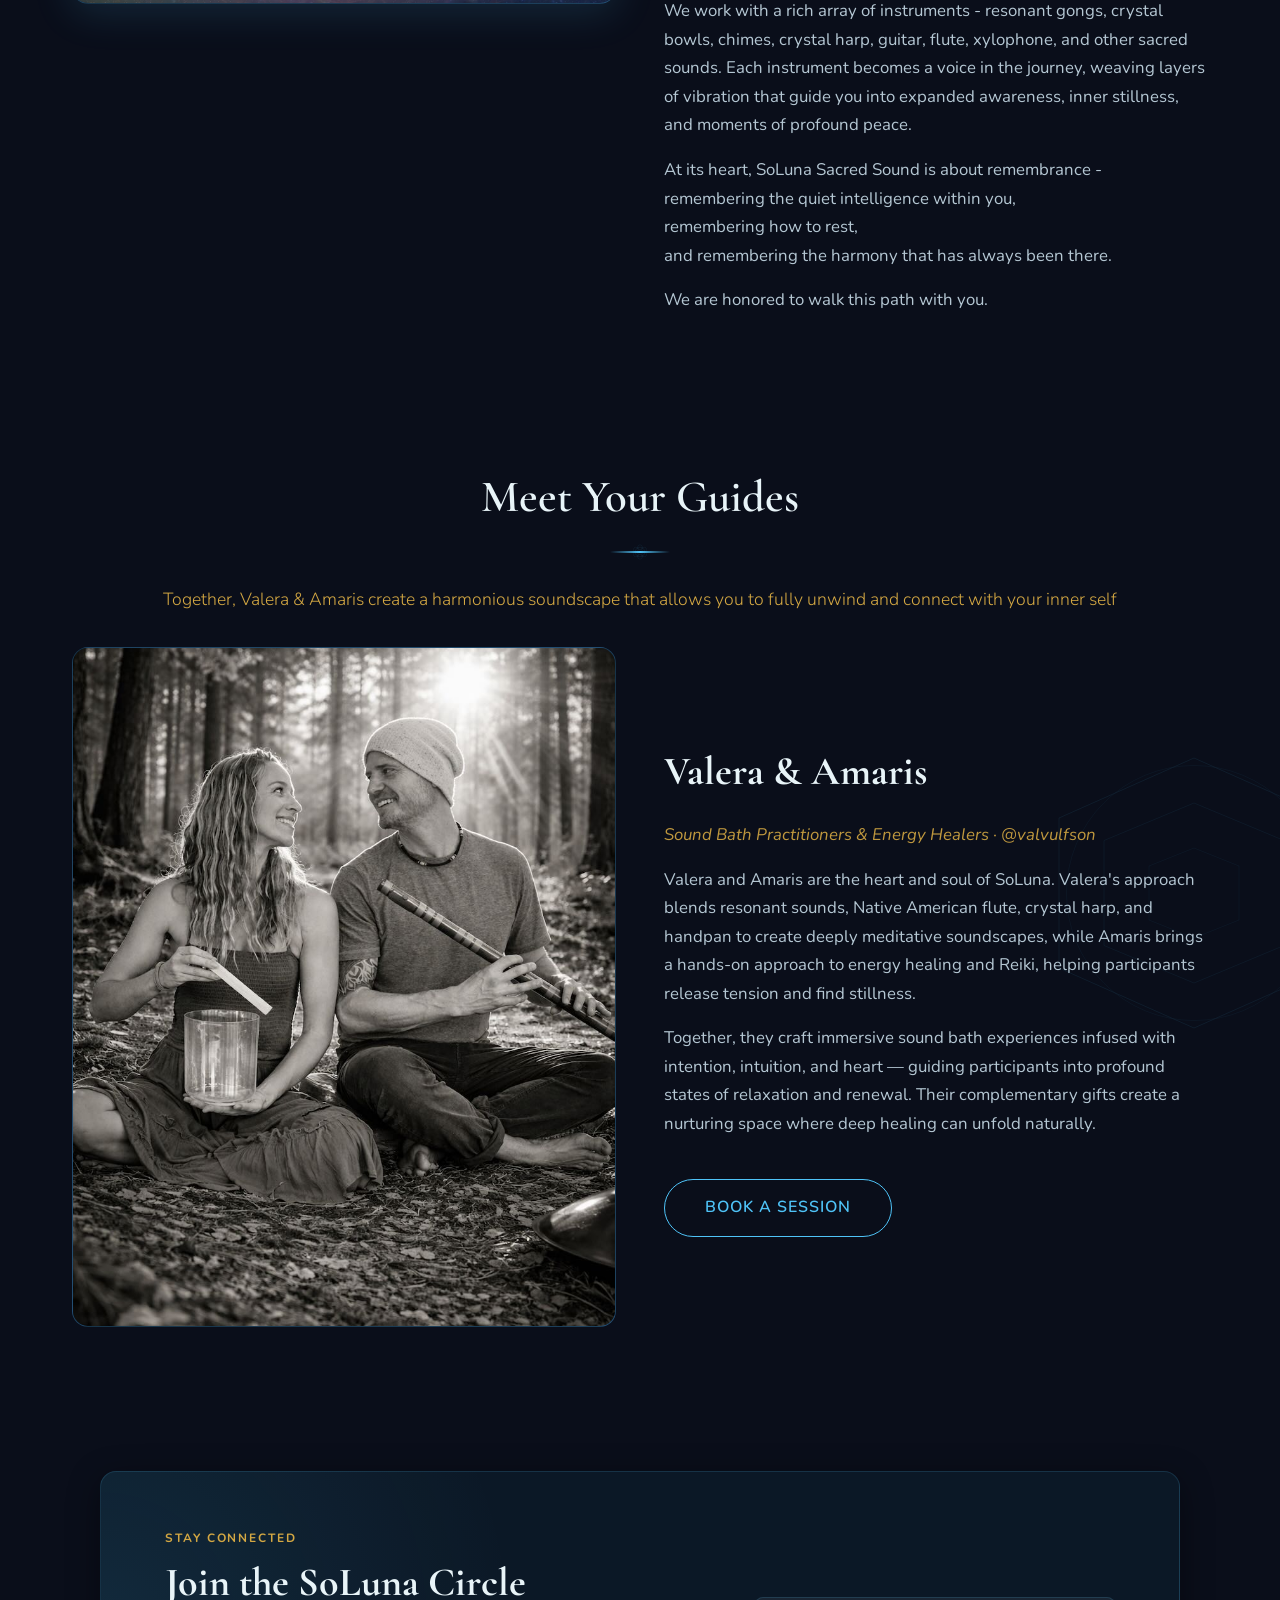
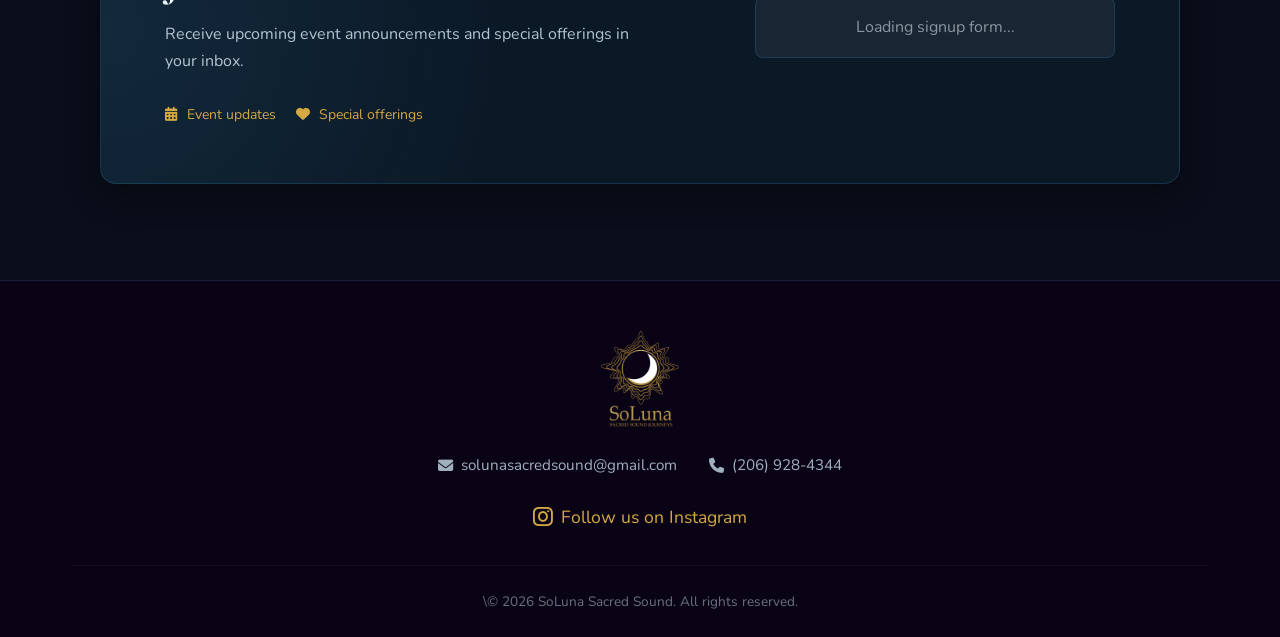
==== commit b9977188: "Standardize site typography Co-authored-by: Copilot <223556219+Copilot@users.noreply.github.com>  Co" ====
--- a/index.html
+++ b/index.html
@@ -5,7 +5,7 @@
   <meta name="viewport" content="width=device-width, initial-scale=1.0">
   <title>SoLuna Sacred Sound</title>
   <meta name="description" content="SoLuna Sacred Sound — Immersive sound healing experiences for deep relaxation, stress relief, and inner harmony. Group sessions, private sessions, and events.">
-  <link rel="stylesheet" href="css/styles.css">
+  <link rel="stylesheet" href="css/styles.css?v=5">
   <link rel="stylesheet" href="https://cdnjs.cloudflare.com/ajax/libs/font-awesome/6.5.1/css/all.min.css">
   <link rel="icon" href="data:image/svg+xml,<svg xmlns='http://www.w3.org/2000/svg' viewBox='0 0 100 100'><text y='.9em' font-size='90'>🌙</text></svg>">
   <script>
--- a/css/styles.css
+++ b/css/styles.css
@@ -888,7 +888,7 @@
 
 .home-newsletter h2 {
   font-family: var(--font-heading);
-  font-size: 2.6rem;
+  font-size: 2.5rem;
   line-height: 1.15;
   margin-bottom: 1rem;
   color: var(--soft-white);
@@ -898,7 +898,6 @@
   max-width: 520px;
   margin-bottom: 1.75rem;
   color: var(--text-light);
-  font-family: "Trebuchet MS", Arial, sans-serif;
   opacity: 0.88;
 }
 
@@ -907,8 +906,7 @@
   flex-wrap: wrap;
   gap: 0.75rem 1.25rem;
   color: var(--gold);
-  font-family: "Trebuchet MS", Arial, sans-serif;
-  font-size: 0.82rem;
+  font-size: 0.875rem;
 }
 
 .home-newsletter-benefits i {
@@ -926,13 +924,11 @@
   max-width: 600px;
   margin: 0 auto;
   padding: 0 1.5rem;
-  font-family: "Trebuchet MS", Arial, sans-serif;
 }
 
 .contact-section {
   padding-top: 5rem;
   padding-bottom: 6rem;
-  font-family: "Trebuchet MS", Arial, sans-serif;
 }
 
 .contact-grid {
@@ -983,6 +979,7 @@
   display: flex;
   flex-direction: column;
   gap: 1.25rem;
+  font-family: "Trebuchet MS", Arial, sans-serif;
 }
 
 .form-honeypot {
@@ -1058,8 +1055,8 @@
   text-transform: none;
 }
 
-.contact-section .form-group input,
-.contact-section .form-group textarea {
+.contact-form .form-group input,
+.contact-form .form-group textarea {
   font-family: "Trebuchet MS", Arial, sans-serif;
 }
 
@@ -1383,6 +1380,10 @@
     padding: 2.5rem 1.5rem;
   }
 
+  .home-newsletter h2 {
+    font-size: 2.2rem;
+  }
+
   .home-newsletter-form {
     margin: 0 auto;
   }
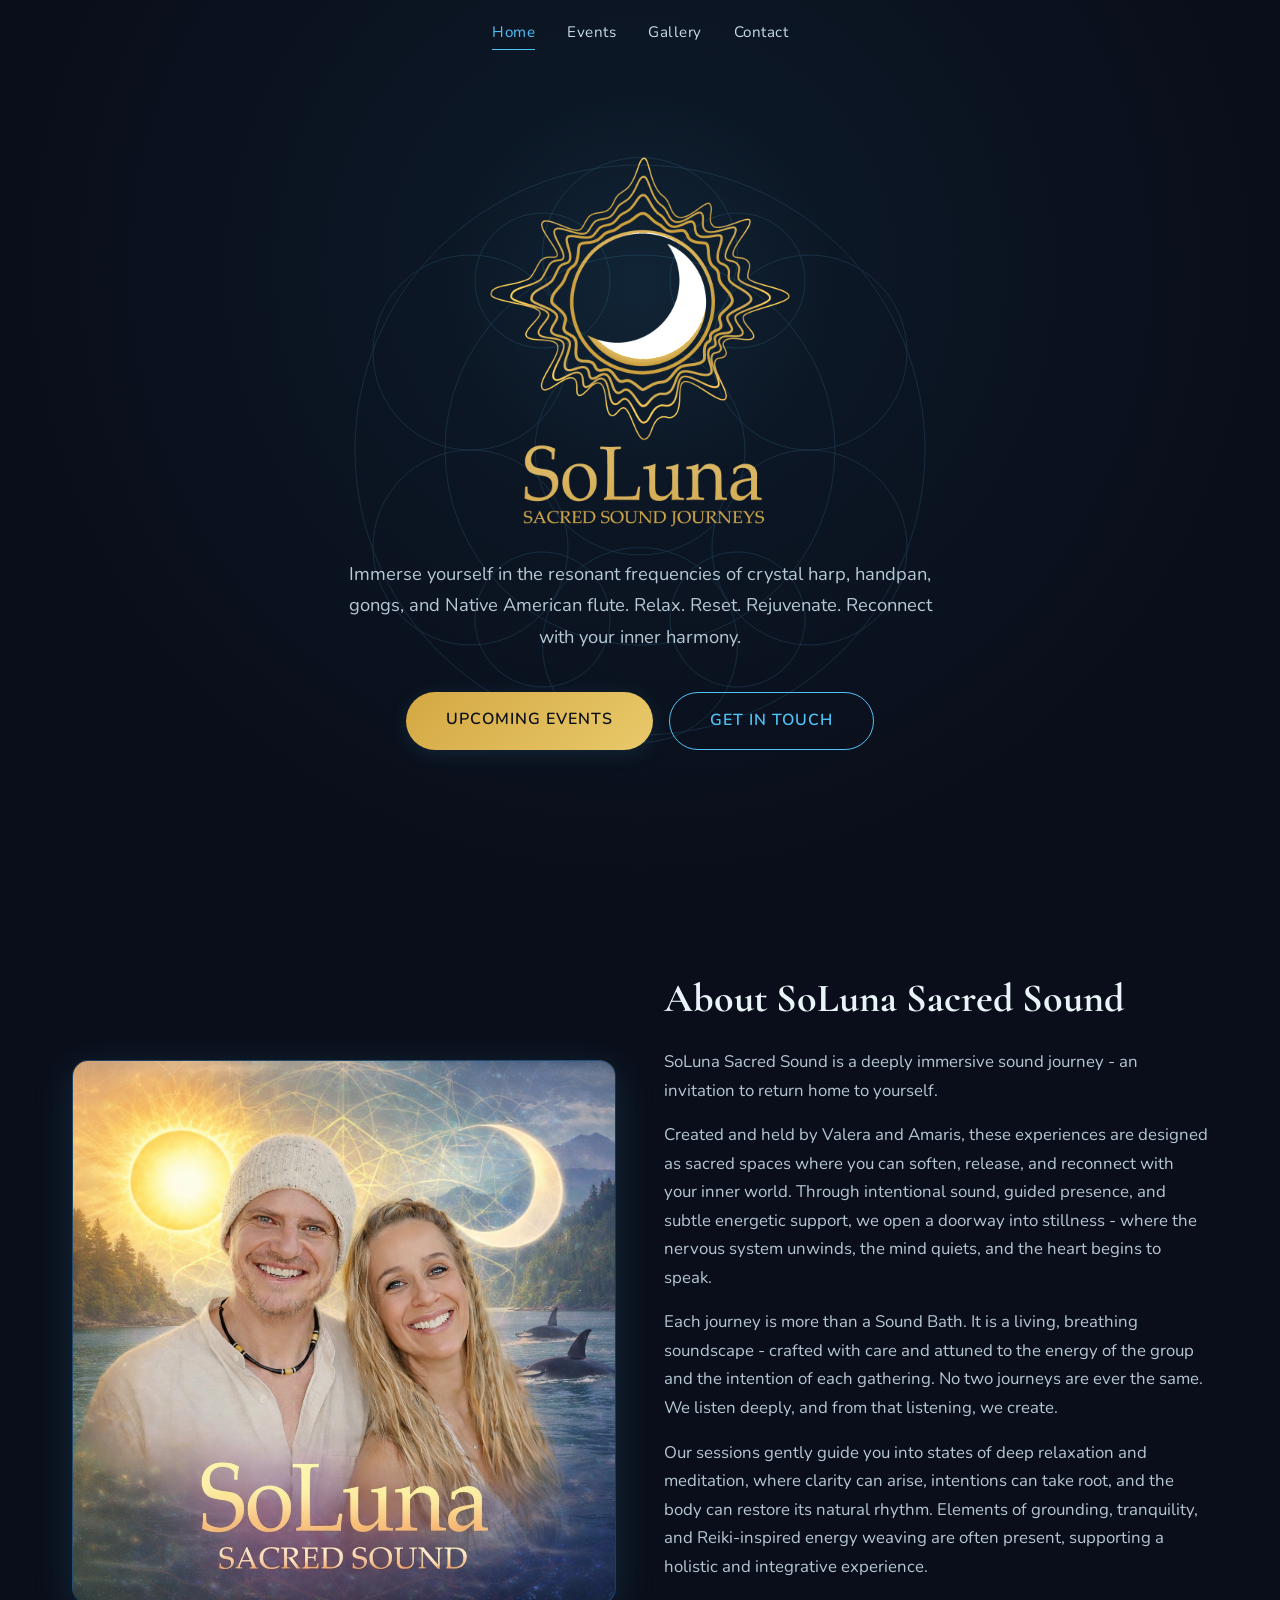
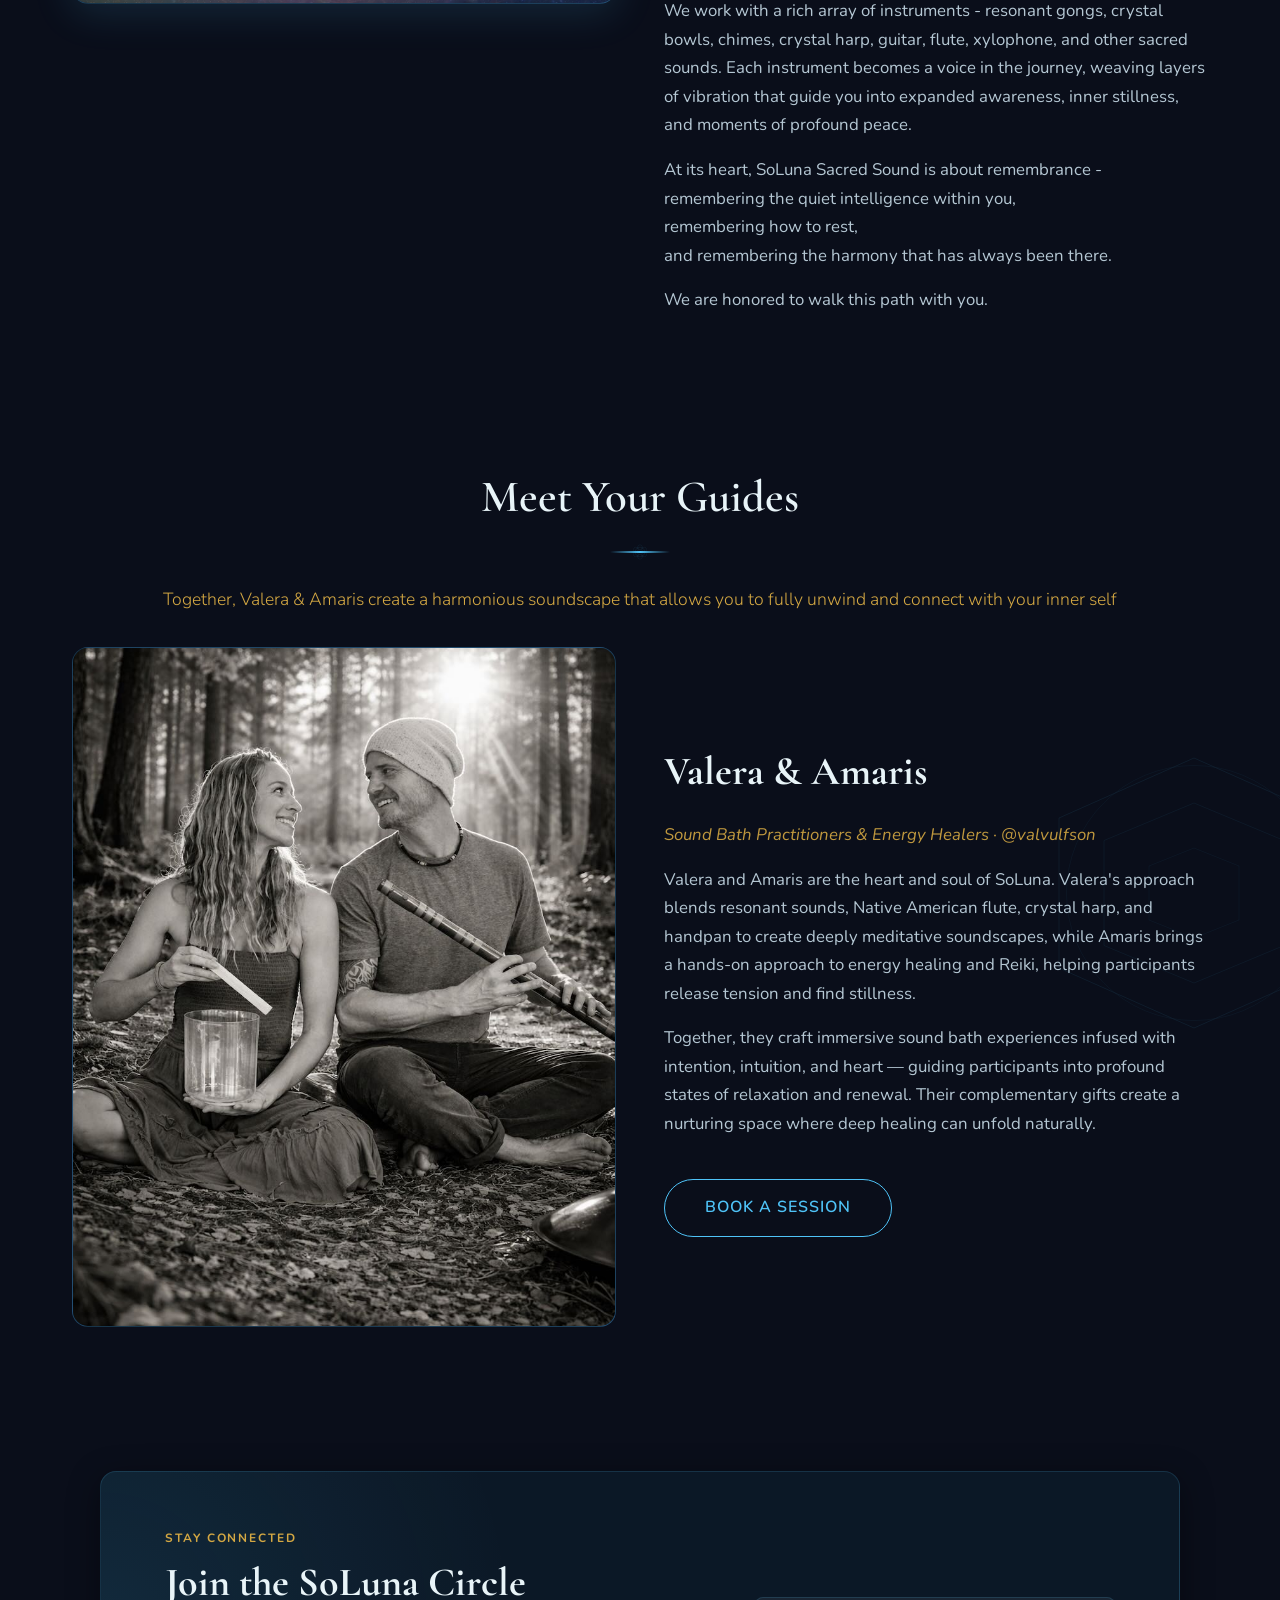
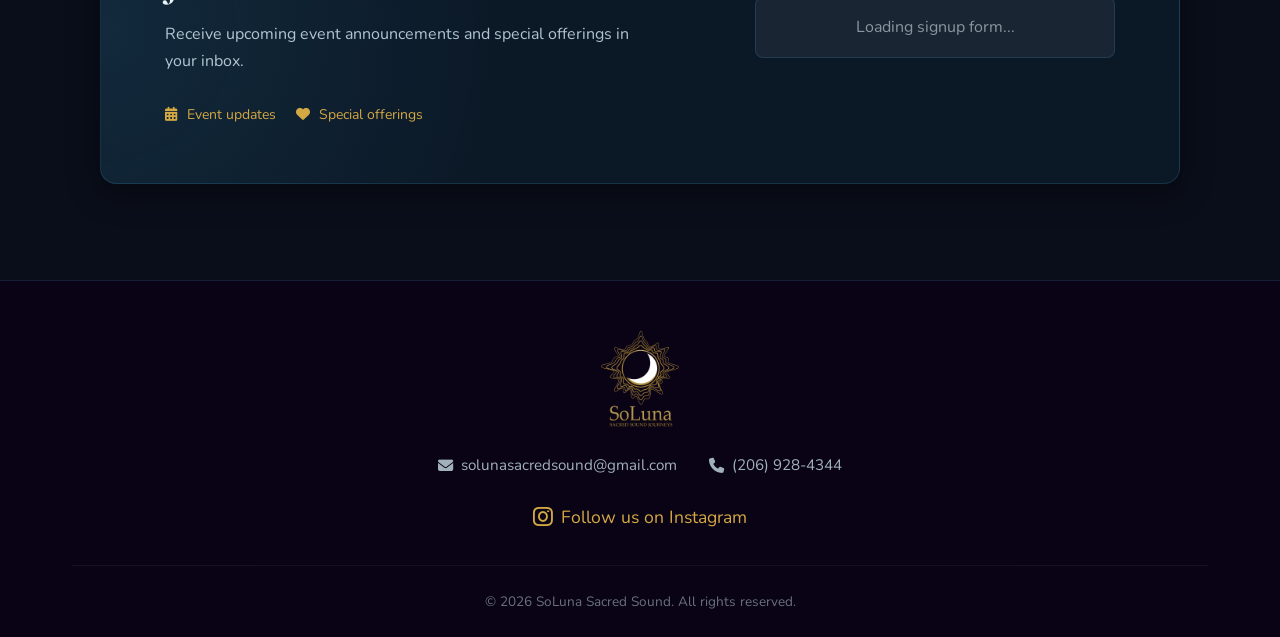
==== commit 9e68e786: "Fix footer copyright symbols Co-authored-by: Copilot <223556219+Copilot@users.noreply.github.com>  C" ====
--- a/index.html
+++ b/index.html
@@ -5,7 +5,7 @@
   <meta name="viewport" content="width=device-width, initial-scale=1.0">
   <title>SoLuna Sacred Sound</title>
   <meta name="description" content="SoLuna Sacred Sound — Immersive sound healing experiences for deep relaxation, stress relief, and inner harmony. Group sessions, private sessions, and events.">
-  <link rel="stylesheet" href="css/styles.css?v=5">
+  <link rel="stylesheet" href="css/styles.css?v=6">
   <link rel="stylesheet" href="https://cdnjs.cloudflare.com/ajax/libs/font-awesome/6.5.1/css/all.min.css">
   <link rel="icon" href="data:image/svg+xml,<svg xmlns='http://www.w3.org/2000/svg' viewBox='0 0 100 100'><text y='.9em' font-size='90'>🌙</text></svg>">
   <script>
@@ -136,7 +136,7 @@
         </div>
       </div>
       <div class="footer-bottom">
-        <p>\&copy; 2026 SoLuna Sacred Sound. All rights reserved.</p>
+        <p>&copy; 2026 SoLuna Sacred Sound. All rights reserved.</p>
       </div>
     </div>
   </footer>
--- a/css/styles.css
+++ b/css/styles.css
@@ -695,6 +695,33 @@
   font-size: 0.95rem;
 }
 
+.event-info p + p {
+  margin-top: 0.75rem;
+}
+
+.event-logo {
+  width: 220px;
+  margin-bottom: 1rem;
+}
+
+.event-link {
+  margin-top: 1rem;
+  padding: 0.6rem 1.5rem;
+}
+
+.events-message {
+  padding: 2rem;
+  border: 1px solid var(--glass-border);
+  border-radius: var(--radius);
+  background: var(--glass-bg);
+  color: var(--text-light);
+  text-align: center;
+}
+
+.events-message.error {
+  color: #ffb3b3;
+}
+
 /* --- Gallery Page --- */
 .gallery-grid {
   display: grid;
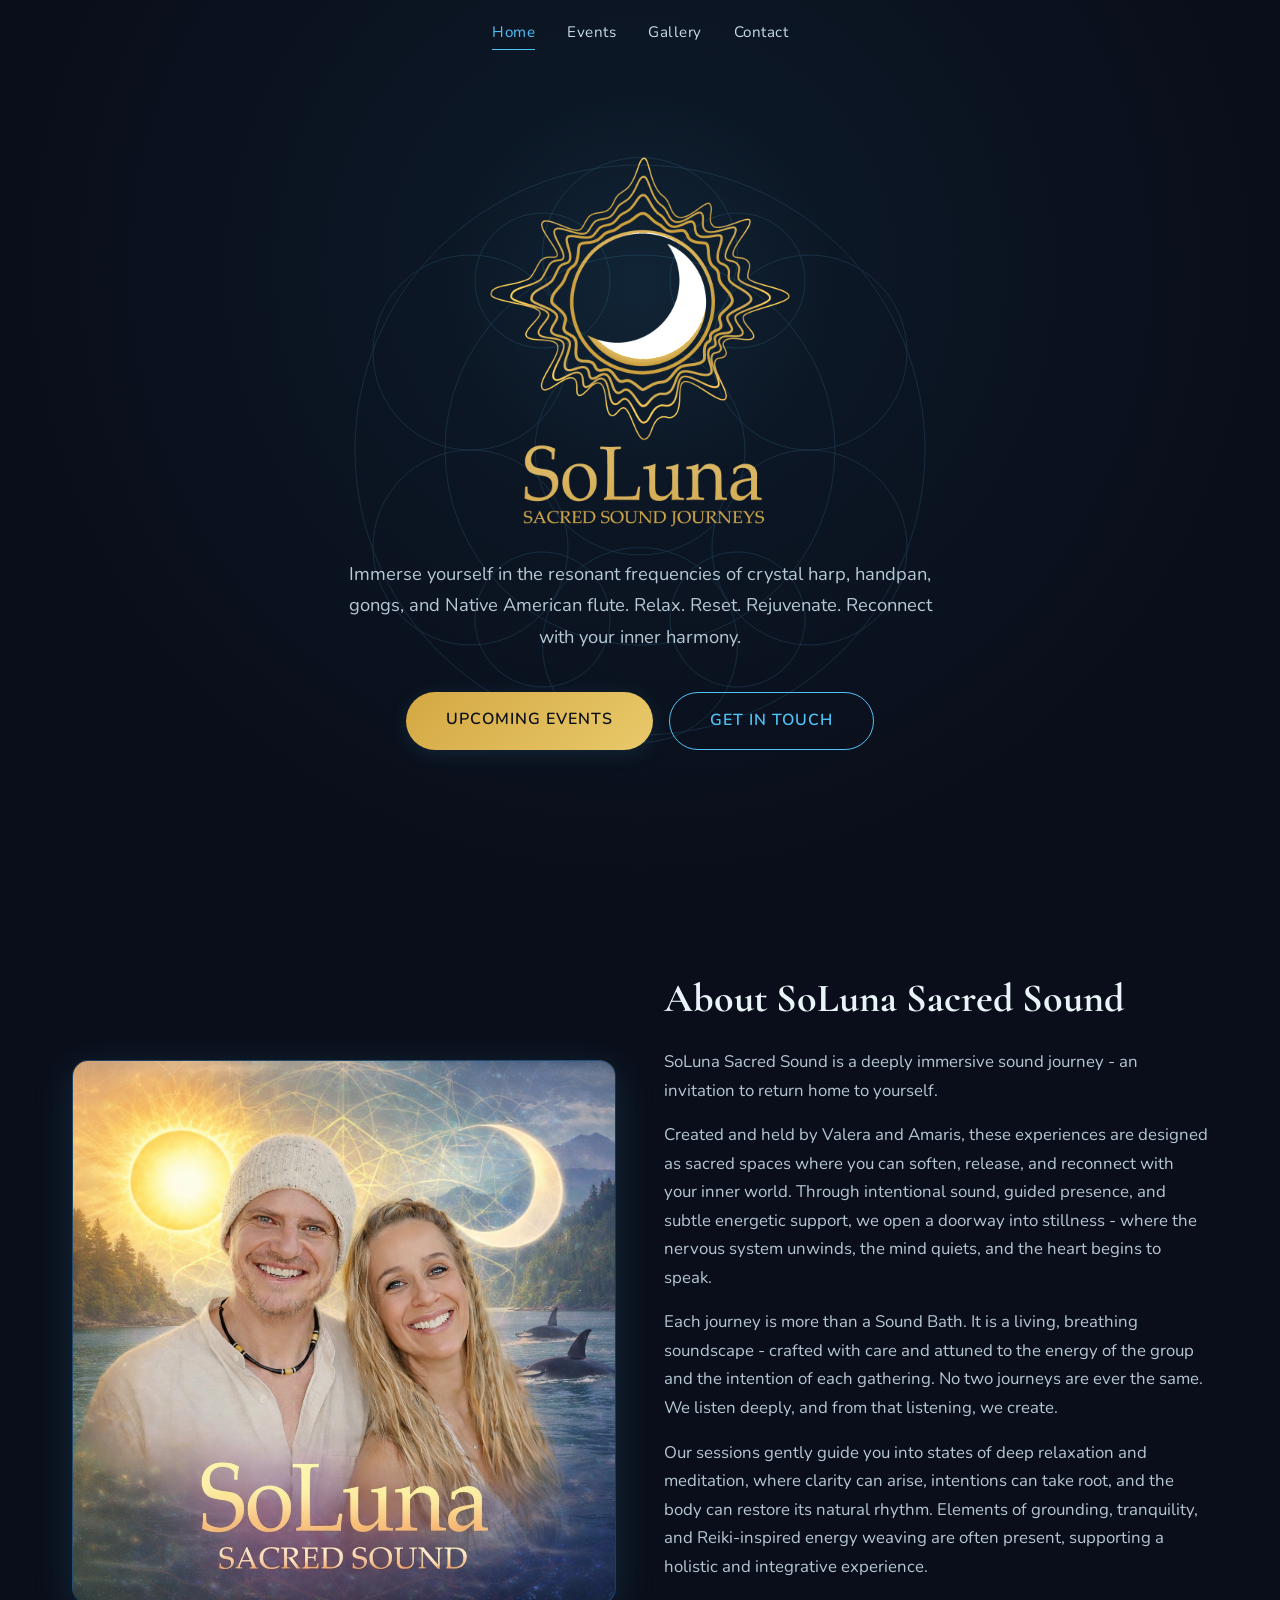
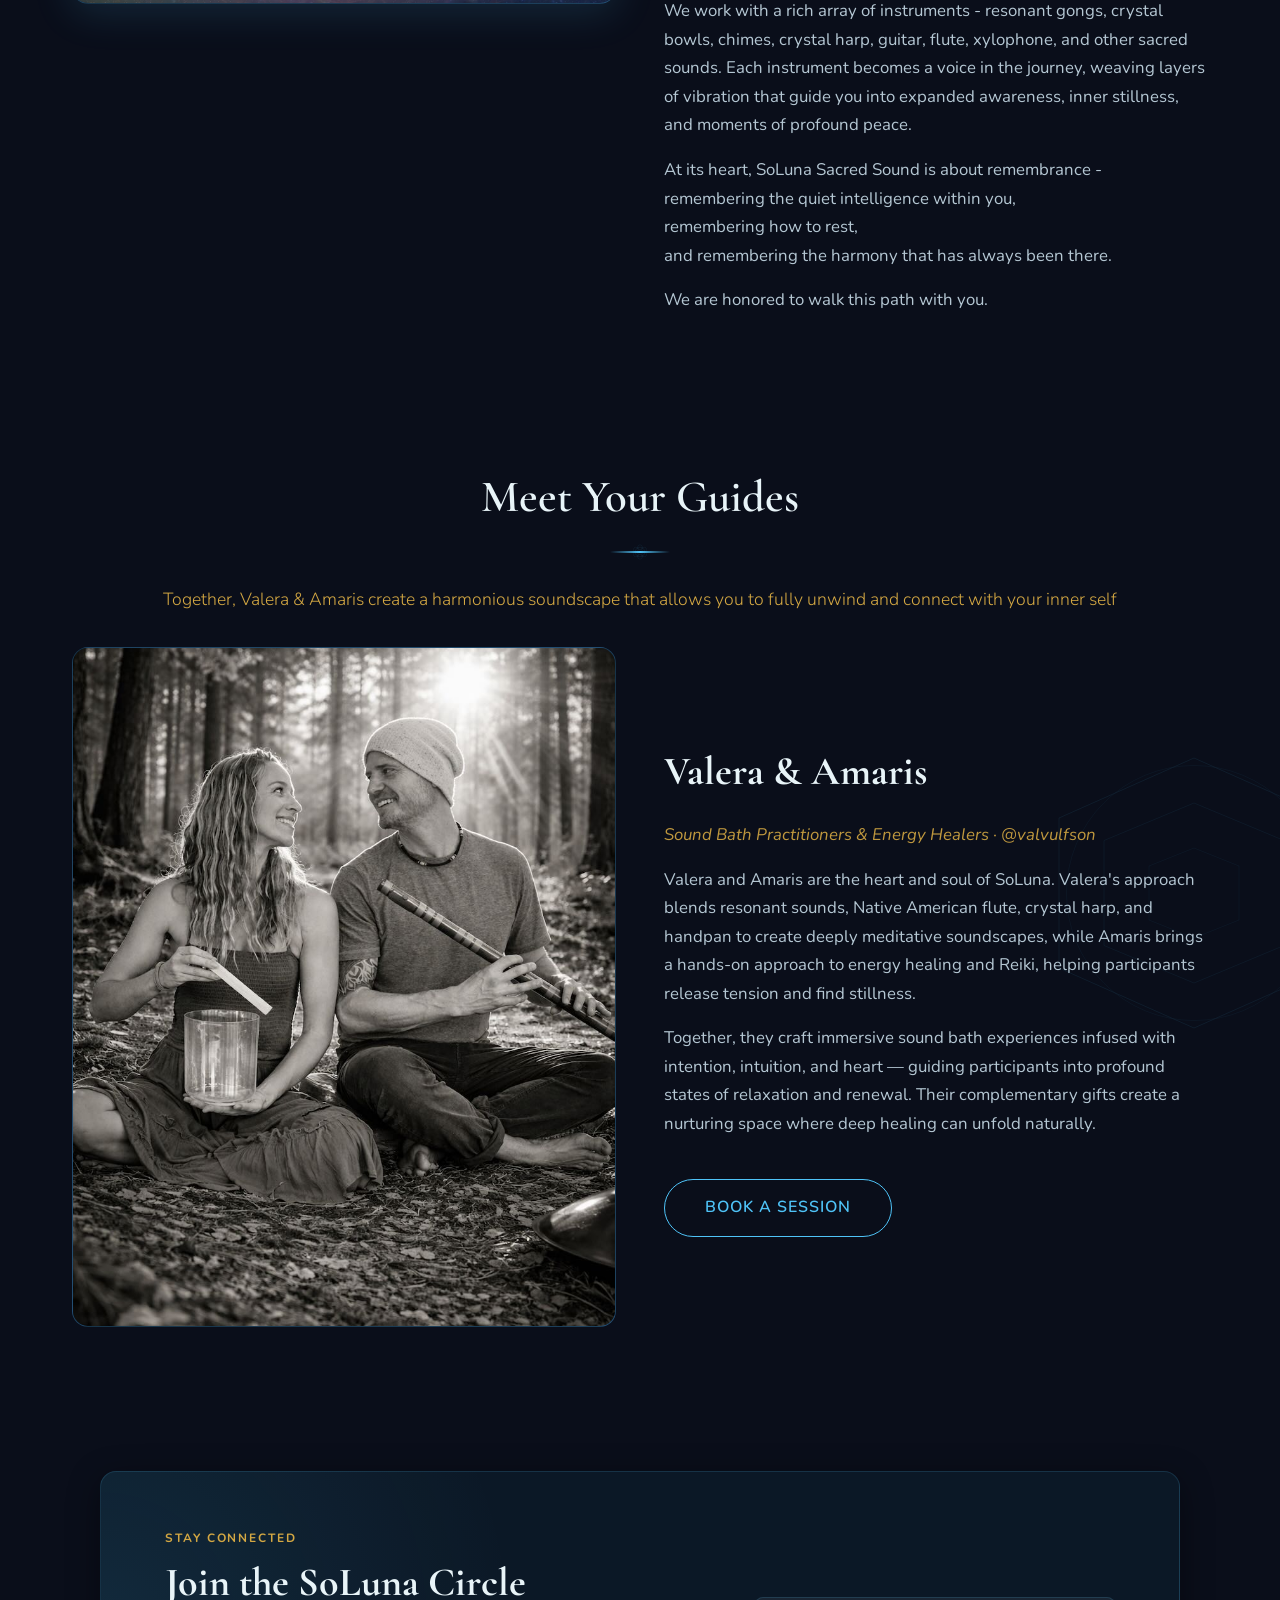
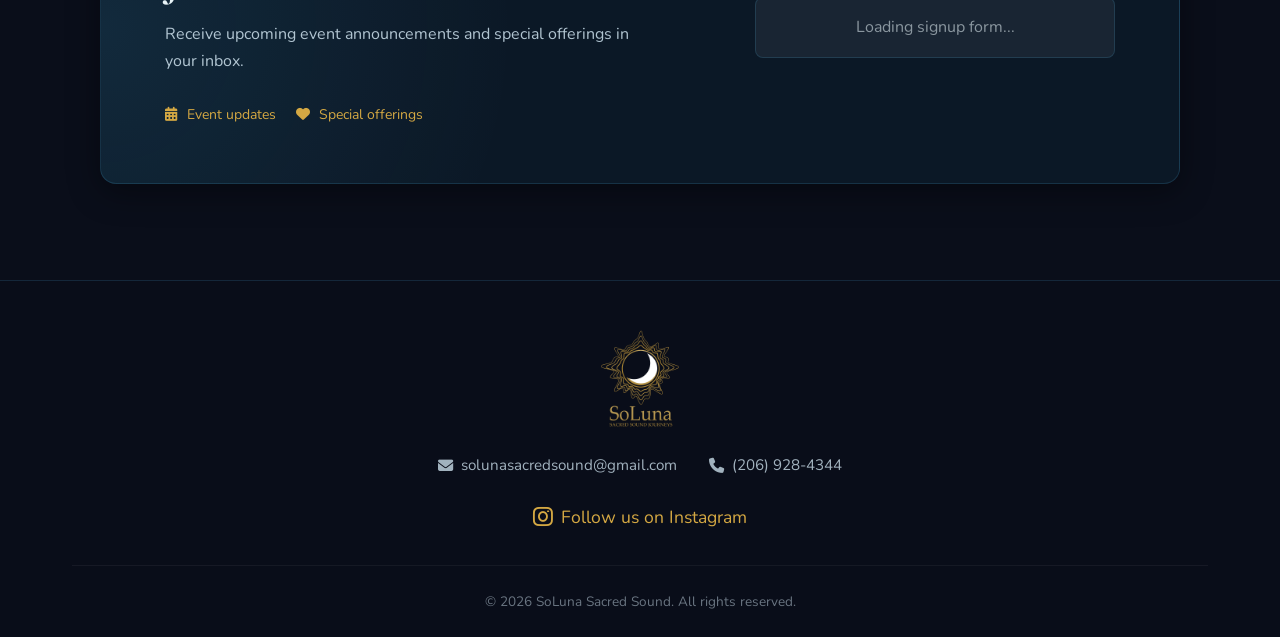
==== commit 942faa32: "Polish site consistency and accessibility Co-authored-by: Copilot <223556219+Copilot@users.noreply.g" ====
--- a/index.html
+++ b/index.html
@@ -5,7 +5,7 @@
   <meta name="viewport" content="width=device-width, initial-scale=1.0">
   <title>SoLuna Sacred Sound</title>
   <meta name="description" content="SoLuna Sacred Sound — Immersive sound healing experiences for deep relaxation, stress relief, and inner harmony. Group sessions, private sessions, and events.">
-  <link rel="stylesheet" href="css/styles.css?v=6">
+  <link rel="stylesheet" href="css/styles.css?v=7">
   <link rel="stylesheet" href="https://cdnjs.cloudflare.com/ajax/libs/font-awesome/6.5.1/css/all.min.css">
   <link rel="icon" href="data:image/svg+xml,<svg xmlns='http://www.w3.org/2000/svg' viewBox='0 0 100 100'><text y='.9em' font-size='90'>🌙</text></svg>">
   <script>
@@ -36,11 +36,11 @@
   <nav class="navbar">
     <div class="nav-container">
       
-      <div class="nav-toggle">
+      <button class="nav-toggle" type="button" aria-label="Open navigation" aria-expanded="false">
         <span></span><span></span><span></span>
-      </div>
+      </button>
       <div class="nav-links">
-        <a href="index.html" class="active">Home</a>
+        <a href="index.html" class="active" aria-current="page">Home</a>
         <a href="events.html">Events</a>
         <a href="gallery.html">Gallery</a>
         <a href="contact.html">Contact</a>
@@ -51,7 +51,7 @@
   <!-- Hero Section -->
   <section class="hero">
     <div class="hero-content">
-      <img src="images/soluna-logo.png" alt="SoLuna Sacred Sound" class="hero-moon" style="height: 384px; width: auto; filter: brightness(1.2);">
+      <img src="images/soluna-logo.png" alt="SoLuna Sacred Sound" class="hero-moon">
       <p>Immerse yourself in the resonant frequencies of crystal harp, handpan, gongs, and Native American flute. Relax. Reset. Rejuvenate. Reconnect with your inner harmony.</p>
       <div class="btn-group">
         <a href="events.html" class="btn btn-primary">Upcoming Events</a>
@@ -64,7 +64,7 @@
   <section class="section">
     <div class="container">
       <div class="about-grid about-grid--poster">
-        <div class="about-image about-image--poster"><img src="images/soluna-poster.png" alt="Valera and Amaris - SoLuna Sacred Sound" style="width:100%; height:100%; object-fit:cover;"></div>
+        <div class="about-image about-image--poster"><img src="images/soluna-poster.png" alt="Valera and Amaris - SoLuna Sacred Sound"></div>
         <div class="about-text">
           <h2>About SoLuna Sacred Sound</h2>
           <p>SoLuna Sacred Sound is a deeply immersive sound journey - an invitation to return home to yourself.</p>
@@ -90,13 +90,13 @@
       <p class="section-subtitle">Together, Valera &amp; Amaris create a harmonious soundscape that allows you to fully unwind and connect with your inner self</p>
 
       <div class="about-grid">
-        <div class="about-image" style="font-size: inherit;"><img src="images/valera-amaris.jpg" alt="Valera and Amaris — SoLuna Sacred Sound" style="width:100%; height:100%; object-fit:cover;"></div>
+        <div class="about-image"><img src="images/valera-amaris.jpg" alt="Valera and Amaris — SoLuna Sacred Sound"></div>
         <div class="about-text">
           <h2>Valera &amp; Amaris</h2>
-          <p style="color: var(--gold); font-style: italic; margin-bottom: 1rem;">Sound Bath Practitioners &amp; Energy Healers · <a href="https://instagram.com/valvulfson" target="_blank" rel="noopener">@valvulfson</a></p>
+          <p class="guide-role">Sound Bath Practitioners &amp; Energy Healers · <a href="https://instagram.com/valvulfson" target="_blank" rel="noopener">@valvulfson</a></p>
           <p>Valera and Amaris are the heart and soul of SoLuna. Valera's approach blends resonant sounds, Native American flute, crystal harp, and handpan to create deeply meditative soundscapes, while Amaris brings a hands-on approach to energy healing and Reiki, helping participants release tension and find stillness.</p>
           <p>Together, they craft immersive sound bath experiences infused with intention, intuition, and heart — guiding participants into profound states of relaxation and renewal. Their complementary gifts create a nurturing space where deep healing can unfold naturally.</p>
-          <a href="contact.html" class="btn btn-outline" style="margin-top:1.5rem;">Book a Session</a>
+          <a href="contact.html" class="btn btn-outline section-cta">Book a Session</a>
         </div>
       </div>
     </div>
@@ -126,7 +126,7 @@
   <footer class="footer">
     <div class="container">
       <div class="footer-simple">
-        <a href="index.html" class="footer-logo"><img src="images/soluna-logo.png" alt="SoLuna Sacred Sound" style="height: 100px; width: auto;"></a>
+        <a href="index.html" class="footer-logo"><img src="images/soluna-logo.png" alt="SoLuna Sacred Sound"></a>
         <div class="footer-contact">
           <a href="mailto:solunasacredsound@gmail.com"><i class="fas fa-envelope"></i> solunasacredsound@gmail.com</a>
           <a href="tel:+12069284344"><i class="fas fa-phone"></i> (206) 928-4344</a>
@@ -141,6 +141,6 @@
     </div>
   </footer>
 
-  <script src="js/main.js"></script>
+  <script src="js/main.js?v=5"></script>
 </body>
 </html>
--- a/css/styles.css
+++ b/css/styles.css
@@ -261,20 +261,6 @@
   justify-content: center;
 }
 
-.nav-logo {
-  display: flex;
-  align-items: center;
-}
-
-.nav-logo img {
-  height: 192px;
-  width: auto;
-}
-
-.footer-brand .nav-logo img {
-  height: 256px;
-}
-
 .nav-links {
   display: flex;
   gap: 2rem;
@@ -311,6 +297,14 @@
   width: 100%;
 }
 
+.nav-links a:focus-visible,
+.nav-toggle:focus-visible,
+.btn:focus-visible,
+.contact-item:focus-visible {
+  outline: 2px solid var(--cyan-glow);
+  outline-offset: 4px;
+}
+
 .nav-toggle {
   display: none;
   flex-direction: column;
@@ -320,6 +314,11 @@
   z-index: 1001;
   position: absolute;
   right: 2rem;
+  border: 0;
+  background: transparent;
+  color: inherit;
+  font: inherit;
+  appearance: none;
 }
 
 .nav-toggle span {
@@ -403,10 +402,13 @@
 }
 
 .hero-moon {
+  width: auto;
+  height: 384px;
   margin-bottom: 1.5rem;
   display: block;
   margin-left: auto;
   margin-right: auto;
+  filter: brightness(1.2);
   animation: float 4s ease-in-out infinite;
 }
 
@@ -509,35 +511,6 @@
   border-color: rgba(79, 195, 247, 0.3);
 }
 
-/* --- Features / Highlights Grid --- */
-.highlights-grid {
-  display: grid;
-  grid-template-columns: repeat(3, 1fr);
-  gap: 2rem;
-}
-
-.highlight-card {
-  text-align: center;
-}
-
-.highlight-card .icon {
-  font-size: 2.5rem;
-  margin-bottom: 1rem;
-  display: block;
-}
-
-.highlight-card h3 {
-  font-family: var(--font-heading);
-  font-size: 1.5rem;
-  margin-bottom: 0.75rem;
-  color: var(--gold);
-}
-
-.highlight-card p {
-  font-size: 0.95rem;
-  opacity: 0.85;
-}
-
 /* --- About Page --- */
 .about-grid {
   display: grid;
@@ -556,6 +529,12 @@
   justify-content: center;
   font-size: 6rem;
   border: 1px solid var(--glass-border);
+}
+
+.about-image img {
+  width: 100%;
+  height: 100%;
+  object-fit: cover;
 }
 
 .about-text h2 {
@@ -585,59 +564,13 @@
   top: 6rem;
 }
 
-.about-values {
-  display: grid;
-  grid-template-columns: repeat(3, 1fr);
-  gap: 1.5rem;
-  margin-top: 2rem;
-}
-
-.value-item {
-  text-align: center;
-}
-
-.value-item .icon {
-  font-size: 2rem;
-  display: block;
-  margin-bottom: 0.5rem;
-}
-
-.value-item h4 {
-  font-family: var(--font-heading);
-  font-size: 1.2rem;
-  color: var(--cyan-glow);
-}
-
-/* --- Services Page --- */
-.services-grid {
-  display: grid;
-  grid-template-columns: repeat(2, 1fr);
-  gap: 2rem;
-}
-
-.service-card .icon {
-  font-size: 2.5rem;
-  margin-bottom: 1rem;
-  display: block;
-}
-
-.service-card h3 {
-  font-family: var(--font-heading);
-  font-size: 1.6rem;
-  color: var(--gold);
-  margin-bottom: 0.75rem;
-}
-
-.service-card p {
-  margin-bottom: 1rem;
-  opacity: 0.85;
-}
-
-.service-card .price {
-  font-family: var(--font-heading);
-  font-size: 1.3rem;
-  color: var(--gold-light);
-  font-weight: 600;
+.guide-role {
+  color: var(--gold);
+  font-style: italic;
+}
+
+.section-cta {
+  margin-top: 1.5rem;
 }
 
 /* --- Events Page --- */
@@ -722,6 +655,16 @@
   color: #ffb3b3;
 }
 
+.private-booking {
+  text-align: center;
+}
+
+.private-booking > p {
+  max-width: 600px;
+  margin: 0 auto 2rem;
+  opacity: 0.85;
+}
+
 /* --- Gallery Page --- */
 .gallery-grid {
   display: grid;
@@ -758,7 +701,7 @@
 .gallery-item .overlay {
   position: absolute;
   inset: 0;
-  background: rgba(26, 5, 51, 0.6);
+  background: rgba(10, 14, 26, 0.72);
   display: flex;
   align-items: center;
   justify-content: center;
@@ -842,53 +785,17 @@
   color: var(--gold);
 }
 
-/* --- Shop Page --- */
-.shop-grid {
-  display: grid;
-  grid-template-columns: repeat(3, 1fr);
-  gap: 2rem;
-}
-
-.product-card {
+.gallery-cta-section {
+  padding-top: 0;
+}
+
+.gallery-cta {
   text-align: center;
 }
 
-.product-image {
-  aspect-ratio: 1;
-  border-radius: var(--radius);
-  overflow: hidden;
-  margin-bottom: 1.5rem;
-  background: linear-gradient(135deg, var(--rich-purple), var(--mystic-violet));
-  display: flex;
-  align-items: center;
-  justify-content: center;
-  font-size: 4rem;
-  border: 1px solid var(--glass-border);
-}
-
-.product-image img {
-  width: 100%;
-  height: 100%;
-  object-fit: cover;
-}
-
-.product-card h3 {
-  font-family: var(--font-heading);
-  font-size: 1.4rem;
-  color: var(--soft-white);
-  margin-bottom: 0.5rem;
-}
-
-.product-card .price {
-  color: var(--gold);
-  font-size: 1.2rem;
-  font-weight: 600;
-  margin-bottom: 1rem;
-  display: block;
-}
-
-.product-card .btn {
-  width: 100%;
+.gallery-cta p {
+  opacity: 0.6;
+  font-style: italic;
 }
 
 /* --- Newsletter Section --- */
@@ -1184,31 +1091,6 @@
   overflow-wrap: anywhere;
 }
 
-.social-links {
-  display: flex;
-  gap: 1rem;
-  margin-top: 1rem;
-}
-
-.social-links a {
-  width: 45px;
-  height: 45px;
-  border-radius: 50%;
-  border: 1px solid var(--glass-border);
-  display: flex;
-  align-items: center;
-  justify-content: center;
-  font-size: 1.2rem;
-  transition: all var(--transition);
-  background: var(--glass-bg);
-}
-
-.social-links a:hover {
-  background: var(--cyan-glow);
-  border-color: var(--cyan-glow);
-  transform: translateY(-3px);
-}
-
 /* --- Page Header (for inner pages) --- */
 .page-header {
   padding: 10rem 0 4rem;
@@ -1234,7 +1116,7 @@
 
 /* --- Footer --- */
 .footer {
-  background: rgba(10, 2, 20, 0.8);
+  background: rgba(10, 14, 26, 0.92);
   padding: 3rem 0 1.5rem;
   position: relative;
   z-index: 1;
@@ -1248,6 +1130,11 @@
   text-align: center;
   gap: 1.5rem;
   margin-bottom: 2rem;
+}
+
+.footer-logo img {
+  width: auto;
+  height: 100px;
 }
 
 .footer-contact {
@@ -1299,12 +1186,6 @@
 
 /* --- Responsive Design --- */
 @media (max-width: 1024px) {
-  .highlights-grid {
-    grid-template-columns: repeat(2, 1fr);
-  }
-  .services-grid {
-    grid-template-columns: 1fr;
-  }
   .about-grid {
     grid-template-columns: 1fr;
     gap: 2rem;
@@ -1364,10 +1245,6 @@
     font-size: 2.5rem;
   }
 
-  .highlights-grid {
-    grid-template-columns: 1fr;
-  }
-
   .about-image--poster {
     max-width: 100%;
   }
@@ -1376,19 +1253,8 @@
     text-align: left;
   }
 
-  .about-values {
-    grid-template-columns: 1fr;
-    gap: 1rem;
-  }
-
   .gallery-grid {
     grid-template-columns: repeat(2, 1fr);
-  }
-
-  .shop-grid {
-    grid-template-columns: 1fr;
-    max-width: 400px;
-    margin: 0 auto;
   }
 
   .contact-grid {
